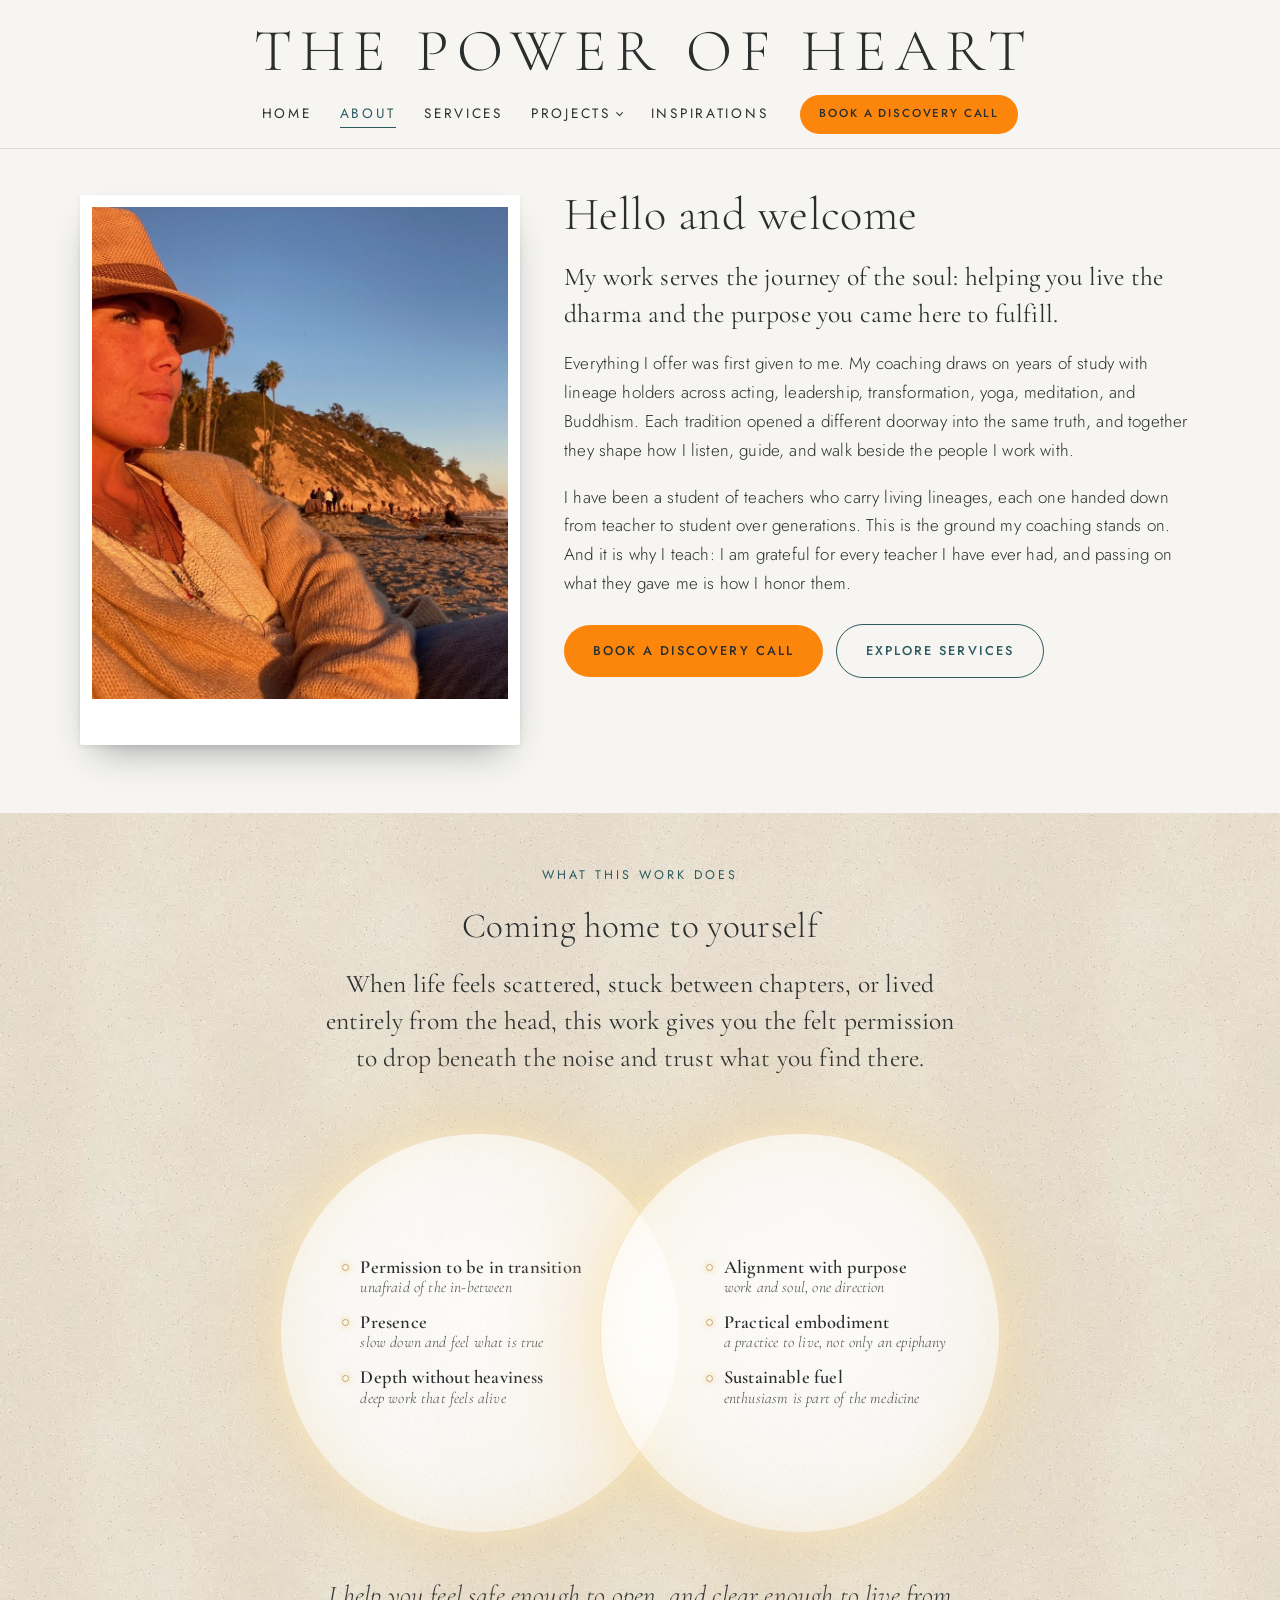
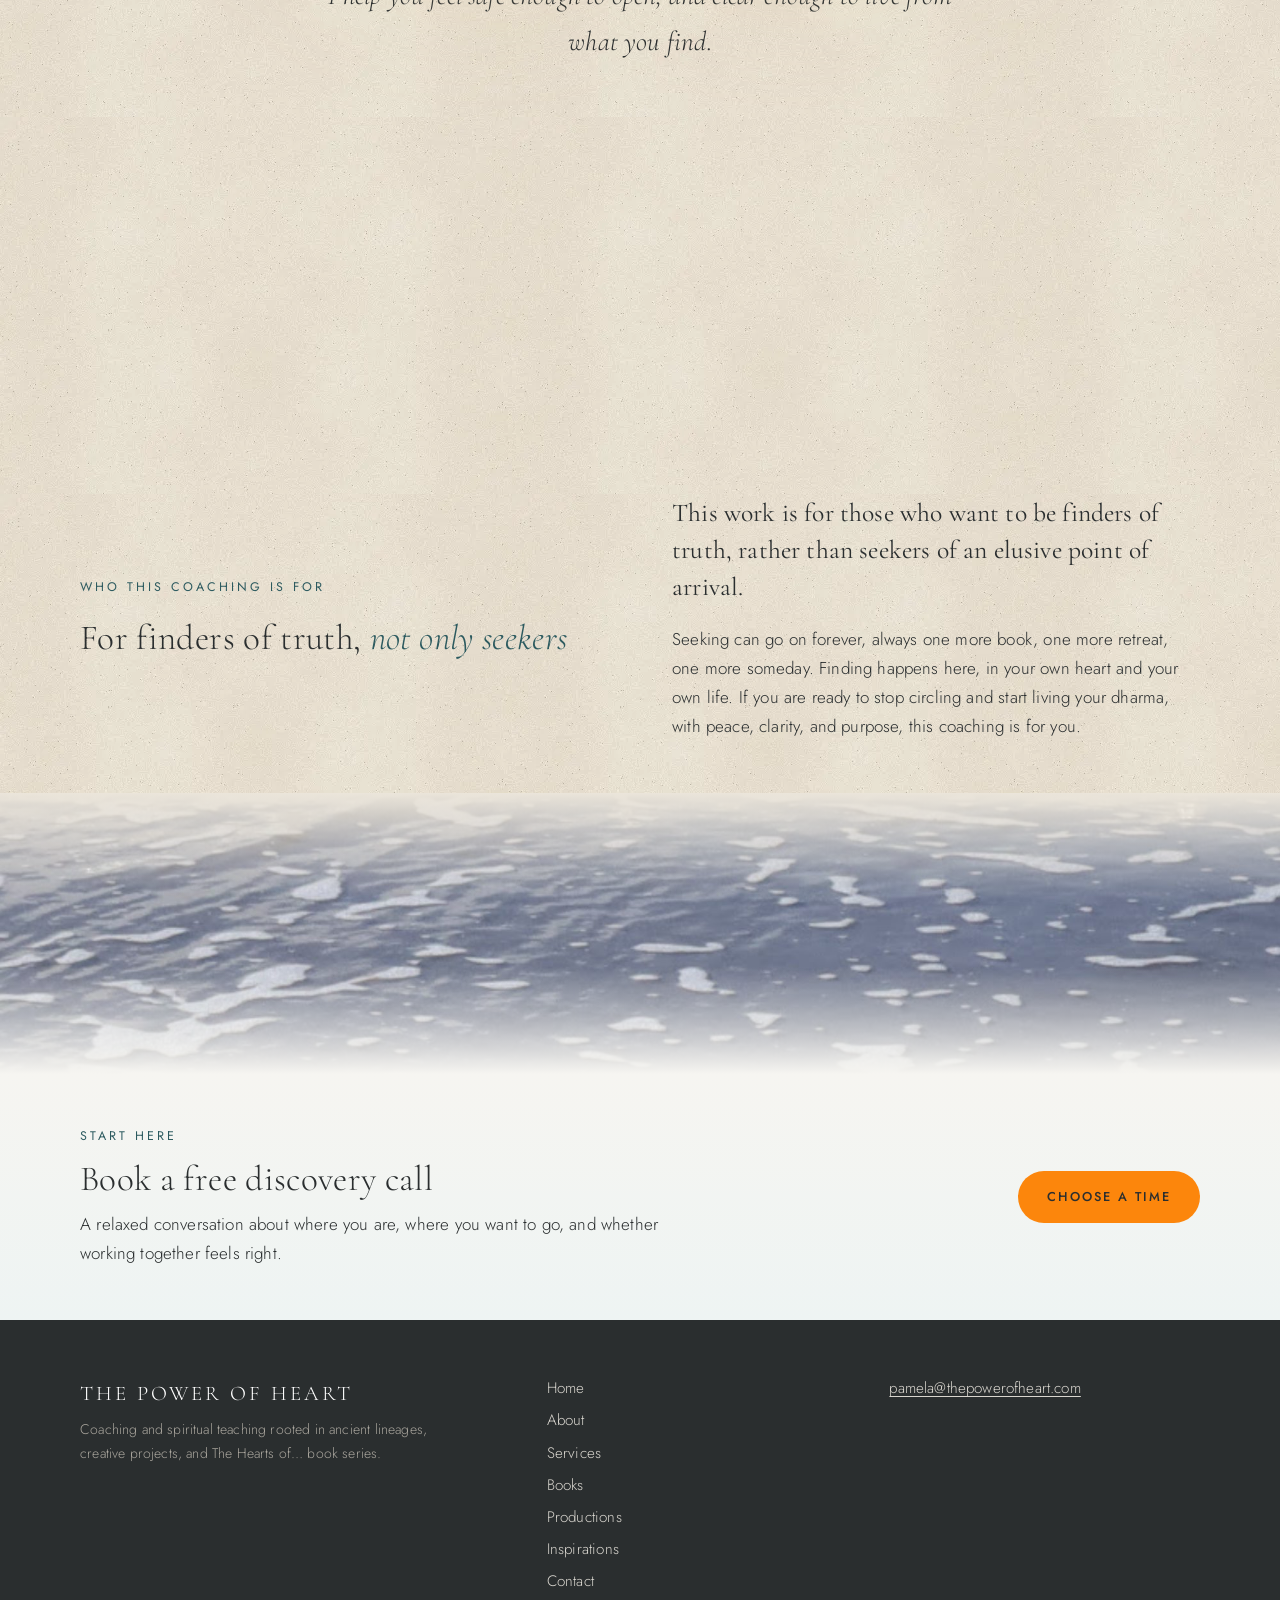
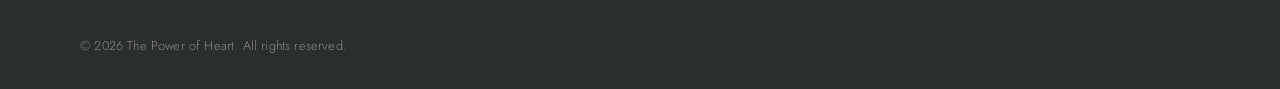
==== about.html @ 57bb9281 "About: replace star bullets with fine gold ring markers Co-Authored-By: Claude Opus 5.5 <noreply@ant" ====
<!doctype html>
<html lang="en">
<head>
<meta charset="utf-8">
<meta name="viewport" content="width=device-width, initial-scale=1, viewport-fit=cover">
<title>About Pamela | The Power of Heart</title>
<meta name="description" content="Meet Pamela: alignment coach drawing on leadership training, Women&#x27;s Energetics, 1,000+ hours of yoga certification, and the Meisner Technique.">
<link rel="canonical" href="https://www.thepowerofheart.com/about.html">
<meta name="robots" content="index, follow">
<meta property="og:type" content="website">
<meta property="og:site_name" content="The Power of Heart">
<meta property="og:title" content="About Pamela | The Power of Heart">
<meta property="og:description" content="Meet Pamela: alignment coach drawing on leadership training, Women&#x27;s Energetics, 1,000+ hours of yoga certification, and the Meisner Technique.">
<meta property="og:url" content="https://www.thepowerofheart.com/about.html">
<meta property="og:image" content="https://www.thepowerofheart.com/images/share-image.jpg">
<meta name="twitter:card" content="summary_large_image">
<meta name="claude:viewport-fit-sides" content="cover">
<link rel="preconnect" href="https://fonts.googleapis.com">
<link rel="preconnect" href="https://fonts.gstatic.com" crossorigin>
<link rel="stylesheet" href="https://fonts.googleapis.com/css2?family=Cormorant+Garamond:ital,wght@0,300;0,400;0,500;0,600;1,300;1,400&family=Jost:wght@300;400;500&display=swap">
<link rel="stylesheet" href="styles.css?v=a5e6d669">
</head>
<body>
<header id="site-header">
  <div class="bar">
    <a class="brand" href="index.html">The Power of Heart</a>
    <!-- MENU START: edit the menu here, then copy this block to every page -->
    <nav id="site-menu" aria-label="Main">
      <ul>
      <li><a href="index.html">Home</a></li>
      <li><a href="about.html" aria-current="page">About</a></li>
      <li><a href="services.html">Services</a></li>
      <li class="has-sub"><details><summary>Projects</summary><ul class="sub"><li><a href="books.html">Books</a></li><li><a href="productions.html">Productions</a></li></ul></details></li>
      <li><a href="inspirations.html">Inspirations</a></li>
      </ul>
      <a class="btn btn-small" href="https://calendly.com/pamela-thepowerofheart/30min" target="_blank" rel="noopener">Book a discovery call</a>
    </nav>
    <!-- MENU END -->
  </div>
</header>
<main>
<section class="page-hero about-hero">
  <div class="wrap">
    <div class="photo "><img src="images/pamela-sunset-beach.jpg" alt="Pamela in a woven hat, looking out to sea in golden evening light at Hendry's Beach" width="880" height="1100" decoding="async"></div>
    <div class="about-intro">
      <h1>Hello and welcome</h1>
      <p class="lede">My work serves the journey of the soul: helping you live the dharma and the purpose you came here to fulfill.</p>
      <p>Everything I offer was first given to me. My coaching draws on years of study with lineage holders across acting, leadership, transformation, yoga, meditation, and Buddhism. Each tradition opened a different doorway into the same truth, and together they shape how I listen, guide, and walk beside the people I work with.</p>
      <p>I have been a student of teachers who carry living lineages, each one handed down from teacher to student over generations. This is the ground my coaching stands on. And it is why I teach: I am grateful for every teacher I have ever had, and passing on what they gave me is how I honor them.</p>
      <div class="actions">
        <a class="btn" href="https://calendly.com/pamela-thepowerofheart/30min" target="_blank" rel="noopener">Book a discovery call</a>
        <a class="btn btn-ghost" href="services.html">Explore services</a>
      </div>
    </div>
  </div>
</section>
<section class="section section-sand" id="what-this-work-does">
  <div class="wrap stack-lg">
    <div class="stack measure">
      <p class="eyebrow">What this work does</p>
      <h2>Coming home to yourself</h2>
      <p class="lede">When life feels scattered, stuck between chapters, or lived entirely from the head, this work gives you the felt permission to drop beneath the noise and trust what you find there.</p>
    </div>
    <div class="orbs" aria-label="What this work brings">
      <div class="orb">
        <ul>
          <li><span class="t">Permission to be in transition</span><span class="d">unafraid of the in&#8209;between</span></li>
          <li><span class="t">Presence</span><span class="d">slow down and feel what is true</span></li>
          <li><span class="t">Depth without heaviness</span><span class="d">deep work that feels alive</span></li>
        </ul>
      </div>
      <div class="orb">
        <ul>
          <li><span class="t">Alignment with purpose</span><span class="d">work and soul, one direction</span></li>
          <li><span class="t">Practical embodiment</span><span class="d">a practice to live, not only an epiphany</span></li>
          <li><span class="t">Sustainable fuel</span><span class="d">enthusiasm is part of the medicine</span></li>
        </ul>
      </div>
    </div>
    <p class="impact-line">I help you feel safe enough to open, and clear enough to live from what you find.</p>
  </div>
</section>
<section class="section section-sand">
  <div class="wrap quote">
    <p class="eyebrow">My commitment</p>
    <p class="q">These are not my teachings. I have received the empowerments to teach, and my part is to share what has been shared with me.</p>
    <p>I hold that as a responsibility and a gift. What my teachers passed to me was never meant to stop with me. It is meant to move through me, person to person and heart to heart, in service of your highest and most aligned path.</p>
    <p>To that end, my work is simple: to empower, to align, and to create connections that elevate.</p>
  </div>
</section>
<section class="section section-sand">
  <div class="wrap split">
    <div class="stack">
      <p class="eyebrow">Who this coaching is for</p>
      <h2>For finders of truth, <em>not only seekers</em></h2>
    </div>
    <div class="stack">
      <p class="lede">This work is for those who want to be finders of truth, rather than seekers of an elusive point of arrival.</p>
      <p>Seeking can go on forever, always one more book, one more retreat, one more someday. Finding happens here, in your own heart and your own life. If you are ready to stop circling and start living your dharma, with peace, clarity, and purpose, this coaching is for you.</p>
    </div>
  </div>
</section>
<figure class="band" style="--photo: url('images/sea-foam.jpg')">
</figure>
<section class="section section-tide">
  <div class="wrap cta">
    <div>
      <p class="eyebrow">Start here</p>
      <h2>Book a free discovery call</h2>
      <p>A relaxed conversation about where you are, where you want to go, and whether working together feels right.</p>
    </div>
    <a class="btn" href="https://calendly.com/pamela-thepowerofheart/30min" target="_blank" rel="noopener">Choose a time</a>
  </div>
</section>
</main>


<footer id="site-footer">
  <div class="footer-inner">
    <div>
      <p class="footer-name">The Power of Heart</p>
      <p class="footer-tag">Coaching and spiritual teaching rooted in ancient lineages, creative projects, and The Hearts of… book series.</p>
    </div>
    <nav class="footer-links" aria-label="Footer">
      <a href="index.html">Home</a>
      <a href="about.html">About</a>
      <a href="services.html">Services</a>
      <a href="books.html">Books</a>
      <a href="productions.html">Productions</a>
      <a href="inspirations.html">Inspirations</a>
      <a href="contact.html">Contact</a>
    </nav>
    <div class="footer-contact">
      <p><a href="mailto:pamela@thepowerofheart.com" style="color:inherit">pamela@thepowerofheart.com</a></p>
      <p class="footer-social"><!-- Add social links, e.g. <a href="https://instagram.com/yourname">Instagram</a> --></p>
    </div>
  </div>
  <p class="footer-copy">© 2026 The Power of Heart. All rights reserved.</p>
</footer>
</body>
</html>
---- styles.css ----
/* Layout: calm single column, wide photo bands, wave dividers between sea and shore sections.
   Deliberately one light theme: sea salt, sand, basalt, and deep tide water. */
:root {
  --salt: #f6f5f1;       /* page background */
  --sand: #ebe5da;       /* soft sections */
  --driftwood: #8a7f70;  /* muted text, rules */
  --basalt: #2a2e2f;     /* body text */
  --tide: #2c5a5f;       /* accent: deep ocean teal */
  --tide-deep: #1f4246;
  --seaglass: #b7d0ca;   /* light ocean accent */
  --ember: #c4622d;      /* Mauna Kea sunset orange: main buttons */
  --ember-deep: #a44f22;
  --foam: #ffffff;

  --font-display: "Marcellus", "Cormorant Garamond", Georgia, serif;
  --font-body: "Mulish", "Helvetica Neue", Arial, sans-serif;
  --font-voice: "Cormorant Garamond", Georgia, serif; /* wisdom teachings and quotes */

  --step--1: 0.875rem;
  --step-0: 1.0625rem;
  --step-1: 1.3rem;
  --step-2: 1.75rem;
  --step-3: 2.4rem;
  --step-4: clamp(2.5rem, 6vw, 3.9rem);

  --wrap: 72rem;
  --gutter-l: max(16px, env(safe-area-inset-left, 0px));
  --gutter-r: max(16px, env(safe-area-inset-right, 0px));
  color-scheme: light;
}

*, *::before, *::after { box-sizing: border-box; }
html { scroll-behavior: smooth; }
body {
  margin: 0;
  background: var(--salt);
  color: var(--basalt);
  font-family: var(--font-body);
  font-size: var(--step-0);
  line-height: 1.7;
  -webkit-font-smoothing: antialiased;
}
img { max-width: 100%; display: block; }
a { color: var(--tide); text-underline-offset: 3px; }
a:hover { color: var(--tide-deep); }
:focus-visible { outline: 2px solid var(--tide); outline-offset: 3px; border-radius: 2px; }

h1, h2, h3 {
  font-family: var(--font-display);
  font-weight: 400;
  line-height: 1.15;
  color: var(--basalt);
  text-wrap: balance;
  margin: 0;
}
h1 { font-size: var(--step-4); letter-spacing: 0.01em; }
h2 { font-size: var(--step-3); }
h3 { font-size: var(--step-1); }
p { margin: 0; }

.eyebrow {
  font-size: var(--step--1);
  letter-spacing: 0.18em;
  text-transform: uppercase;
  color: var(--tide);
  font-weight: 600;
}
.lede { font-size: var(--step-1); line-height: 1.6; color: var(--basalt); max-width: 36em; }
.muted { color: var(--driftwood); }
.measure { max-width: 38em; }

/* ---------- containers ---------- */
.wrap {
  max-width: var(--wrap);
  margin: 0 auto;
  padding-left: var(--gutter-l);
  padding-right: var(--gutter-r);
}
.section { padding-block: clamp(3.5rem, 8vw, 6rem); }
.section-sand { background: var(--sand); }
.section-tide { background: var(--tide); color: var(--foam); }
.section-tide h2, .section-tide h3 { color: var(--foam); }
.section-tide .eyebrow { color: var(--seaglass); }
.stack { display: flex; flex-direction: column; gap: 1.25rem; }
.stack-lg { display: flex; flex-direction: column; gap: 2.5rem; }

/* ---------- header ---------- */
body::before {
  content: ""; position: fixed; inset: 0 0 auto; height: env(safe-area-inset-top, 0px);
  z-index: 30; background: var(--salt);
}
#site-header {
  position: sticky; top: env(safe-area-inset-top, 0px); z-index: 20;
  background: color-mix(in srgb, var(--salt) 92%, transparent);
  backdrop-filter: blur(8px);
  border-bottom: 1px solid color-mix(in srgb, var(--driftwood) 25%, transparent);
}
.bar {
  max-width: var(--wrap); margin: 0 auto;
  padding-left: var(--gutter-l); padding-right: var(--gutter-r); padding-block: 1.1rem 0.9rem;
  display: flex; flex-direction: column; align-items: center; gap: 0.7rem;
}
.brand {
  font-family: var(--font-display); font-size: clamp(1.9rem, 4.5vw, 2.9rem); line-height: 1.1;
  color: var(--basalt); text-decoration: none; text-align: center; text-wrap: balance;
}
#site-menu {
  display: flex; flex-wrap: wrap; align-items: center; justify-content: center;
  gap: 0.75rem 2rem;
}
#site-menu ul {
  list-style: none; margin: 0; padding: 0;
  display: flex; flex-wrap: wrap; justify-content: center; gap: 0.4rem 1.75rem;
}
#site-menu ul a {
  color: var(--basalt); text-decoration: none; font-size: 0.95rem; letter-spacing: 0.08em; text-transform: uppercase;
  padding-block: 0.25rem; border-bottom: 1px solid transparent;
}
#site-menu ul a:hover { color: var(--tide); }
#site-menu ul a[aria-current="page"] { color: var(--tide); border-bottom-color: var(--tide); }
@media (max-width: 600px) {
  #site-menu ul { gap: 0.3rem 1.1rem; }
  #site-menu ul a { font-size: 0.82rem; letter-spacing: 0.06em; }
}

/* ---------- buttons ---------- */
.btn {
  display: inline-block; text-decoration: none; text-align: center;
  background: var(--ember); color: var(--foam);
  padding: 0.85rem 1.6rem; border-radius: 999px;
  font-weight: 600; letter-spacing: 0.04em; font-size: 0.95rem;
  transition: background 0.2s ease;
}
.btn:hover { background: var(--ember-deep); color: var(--foam); }
.btn-small { padding: 0.55rem 1.15rem; font-size: 0.85rem; white-space: nowrap; }
.btn-ghost { background: transparent; color: var(--tide); border: 1px solid var(--tide); }
.btn-ghost:hover { background: var(--tide); color: var(--foam); }
.section-tide .btn { background: var(--ember); color: var(--foam); }
.section-tide .btn:hover { background: var(--ember-deep); }
.actions { display: flex; flex-wrap: wrap; gap: 0.85rem; align-items: center; }

/* ---------- hero ---------- */
.hero { position: relative; overflow: hidden; padding-block: clamp(3.5rem, 9vw, 7rem); }
.hero-grid {
  display: grid; grid-template-columns: 1.1fr 0.9fr; gap: clamp(2rem, 5vw, 4rem); align-items: center;
}
.hero-grid > * { min-width: 0; }
.hero h1 em { font-family: var(--font-voice); font-style: italic; color: var(--tide); }
@media (max-width: 800px) { .hero-grid { grid-template-columns: 1fr; } }
.page-hero { padding-block: clamp(3rem, 7vw, 5rem) clamp(2rem, 4vw, 3rem); }

/* Waves */
.wave { display: block; width: 100%; height: clamp(40px, 6vw, 80px); margin-bottom: -1px; }
.wave path { fill: var(--sand); }
.wave.to-tide path { fill: var(--tide); }
.wave.to-salt path { fill: var(--salt); }
.wave-flip { transform: scaleY(-1); }

/* ---------- photo placeholders ---------- */
/* Replace each .photo with <img src="images/your-photo.jpg" alt="..."> when you have photos. */
.photo {
  position: relative; aspect-ratio: 4 / 5; max-width: 100%; border-radius: 2px; overflow: hidden;
  background:
    radial-gradient(120% 70% at 50% 110%, var(--tide) 0%, transparent 60%),
    linear-gradient(180deg, #dfe8e6 0%, var(--seaglass) 55%, #7fa6a2 100%);
  display: flex; align-items: flex-end;
}
.photo.wide { aspect-ratio: 16 / 9; }
.photo.square { aspect-ratio: 1; }
.photo.sand {
  background:
    radial-gradient(60% 40% at 30% 70%, #d9cfbf 0%, transparent 70%),
    linear-gradient(160deg, #f1ece3 0%, #ddd3c4 100%);
}
.photo.basalt {
  background:
    radial-gradient(80% 60% at 70% 20%, #6c7474 0%, transparent 70%),
    linear-gradient(200deg, #4a5152 0%, #2a2e2f 100%);
}
.photo-label {
  margin: 0.75rem; padding: 0.35rem 0.7rem; border-radius: 2px;
  background: color-mix(in srgb, var(--foam) 85%, transparent); color: var(--basalt);
  font-size: 0.78rem; letter-spacing: 0.04em; line-height: 1.4;
}
.photo img { position: absolute; inset: 0; width: 100%; height: 100%; object-fit: cover; }

/* ---------- three paths ---------- */
.paths { display: grid; grid-template-columns: repeat(3, 1fr); gap: clamp(1.5rem, 3vw, 2.5rem); }
.paths > * { min-width: 0; }
@media (max-width: 860px) { .paths { grid-template-columns: 1fr; } }
.path { display: flex; flex-direction: column; gap: 1rem; }
.path .photo { aspect-ratio: 3 / 2; }
.path h3 { font-size: var(--step-2); }
.path .more { margin-top: auto; font-weight: 600; font-size: 0.95rem; text-decoration: none; }
.path .more::after { content: " →"; }

/* ---------- split rows ---------- */
.split { display: grid; grid-template-columns: 1fr 1fr; gap: clamp(2rem, 5vw, 4.5rem); align-items: center; }
.split > * { min-width: 0; }
.split.reverse > :first-child { order: 2; }
@media (max-width: 800px) { .split { grid-template-columns: 1fr; } .split.reverse > :first-child { order: 0; } }

/* ---------- teaching card (book pairing) ---------- */
.teaching {
  background: var(--foam); padding: clamp(1.5rem, 4vw, 2.5rem);
  border-left: 3px solid var(--seaglass);
  display: flex; flex-direction: column; gap: 1rem;
}
.teaching blockquote {
  margin: 0; font-family: var(--font-voice); font-size: clamp(1.4rem, 2.6vw, 1.85rem);
  font-style: italic; line-height: 1.35; color: var(--basalt);
}
.field-note {
  display: grid; grid-template-columns: auto 1fr; gap: 0.3rem 1rem;
  font-size: var(--step--1); color: var(--driftwood); margin: 0;
  font-variant-numeric: tabular-nums;
}
.field-note dt { text-transform: uppercase; letter-spacing: 0.12em; font-size: 0.72rem; padding-top: 0.15rem; }
.field-note dd { margin: 0; color: var(--basalt); }

/* ---------- steps (real sequence) ---------- */
.steps { list-style: none; margin: 0; padding: 0; display: grid; grid-template-columns: repeat(3, 1fr); gap: 2rem; counter-reset: step; }
.steps > li { min-width: 0; display: flex; flex-direction: column; gap: 0.6rem; counter-increment: step; }
.steps > li::before {
  content: counter(step); font-family: var(--font-display); font-size: 1.1rem; color: var(--tide);
  width: 2.4rem; height: 2.4rem; border: 1px solid var(--tide); border-radius: 50%;
  display: grid; place-items: center;
}
.section-tide .steps > li::before { color: var(--foam); border-color: var(--seaglass); }
@media (max-width: 800px) { .steps { grid-template-columns: 1fr; } }

/* ---------- offerings list ---------- */
.offers { display: grid; grid-template-columns: repeat(2, 1fr); gap: 0; border-top: 1px solid color-mix(in srgb, var(--driftwood) 35%, transparent); }
.offers > * { min-width: 0; }
.offer {
  padding-block: 1.75rem; padding-right: 2rem; display: flex; flex-direction: column; gap: 0.5rem;
  border-bottom: 1px solid color-mix(in srgb, var(--driftwood) 35%, transparent);
}
.offer .meta { font-size: var(--step--1); color: var(--driftwood); letter-spacing: 0.04em; }
@media (max-width: 700px) { .offers { grid-template-columns: 1fr; } }

/* ---------- projects grid ---------- */
.projects { display: grid; grid-template-columns: repeat(3, 1fr); gap: 2rem; }
.projects > * { min-width: 0; }
.project { display: flex; flex-direction: column; gap: 0.75rem; }
.project .photo { aspect-ratio: 4 / 3; }
.project .meta { font-size: var(--step--1); color: var(--driftwood); text-transform: uppercase; letter-spacing: 0.12em; }
@media (max-width: 860px) { .projects { grid-template-columns: repeat(2, 1fr); } }
@media (max-width: 560px) { .projects { grid-template-columns: 1fr; } }

/* ---------- book series ---------- */
.series { display: grid; grid-template-columns: repeat(3, 1fr); gap: 2rem; }
.series > * { min-width: 0; }
.volume { display: flex; flex-direction: column; gap: 0.6rem; }
.volume .photo { aspect-ratio: 2 / 3; }
.volume .status { font-size: 0.75rem; letter-spacing: 0.14em; text-transform: uppercase; color: var(--tide); font-weight: 600; }
@media (max-width: 700px) { .series { grid-template-columns: 1fr 1fr; } }

/* ---------- quote / testimonial ---------- */
.quote { text-align: left; max-width: 44rem; display: flex; flex-direction: column; gap: 1rem; }
.quote p.q { font-family: var(--font-voice); font-style: italic; font-size: clamp(1.5rem, 3vw, 2.1rem); line-height: 1.35; }
.quote .who { font-size: var(--step--1); letter-spacing: 0.1em; text-transform: uppercase; }

/* ---------- call to action band ---------- */
.cta { display: flex; flex-wrap: wrap; justify-content: space-between; align-items: center; gap: 2rem; }
.cta > div { min-width: 0; max-width: 38rem; display: flex; flex-direction: column; gap: 0.75rem; }

/* ---------- booking page ---------- */
.booking-box {
  background: var(--foam); padding: clamp(1.5rem, 4vw, 2.75rem);
  display: flex; flex-direction: column; gap: 1.25rem; align-items: flex-start;
  border-top: 3px solid var(--tide);
}
.checklist { list-style: none; margin: 0; padding: 0; display: flex; flex-direction: column; gap: 0.7rem; }
.checklist li { display: grid; grid-template-columns: 1.25rem 1fr; gap: 0.6rem; }
.checklist li::before { content: ""; width: 0.55rem; height: 0.55rem; margin-top: 0.6rem; border-radius: 50%; background: var(--seaglass); }

/* ---------- footer ---------- */
#site-footer { background: var(--basalt); color: #d9d6cf; padding-block: 3.5rem 2rem; }
.footer-inner {
  max-width: var(--wrap); margin: 0 auto; padding-left: var(--gutter-l); padding-right: var(--gutter-r);
  display: grid; grid-template-columns: 1.4fr 1fr 1fr; gap: 2rem;
}
.footer-inner > * { min-width: 0; }
.footer-name { font-family: var(--font-display); font-size: 1.4rem; color: var(--foam); }
.footer-tag { font-size: var(--step--1); color: #a9a59d; margin-top: 0.4rem; max-width: 22rem; }
.footer-links { display: flex; flex-direction: column; gap: 0.4rem; }
.footer-links a, .footer-social a { color: #d9d6cf; text-decoration: none; font-size: 0.95rem; }
.footer-links a:hover, .footer-social a:hover { color: var(--seaglass); }
.footer-contact { font-size: 0.95rem; display: flex; flex-direction: column; gap: 0.5rem; overflow-wrap: anywhere; }
.footer-social { display: flex; flex-wrap: wrap; gap: 1rem; }
.footer-copy {
  max-width: var(--wrap); margin: 2.5rem auto 0; padding-left: var(--gutter-l); padding-right: var(--gutter-r);
  font-size: 0.8rem; color: #8e8a83;
}
@media (max-width: 700px) { .footer-inner { grid-template-columns: 1fr; } }

@media (prefers-reduced-motion: reduce) { html { scroll-behavior: auto; } * { transition: none !important; } }

/* ---------- products & services with Stripe buttons ---------- */
.products { display: grid; grid-template-columns: repeat(auto-fill, minmax(min(100%, 19rem), 1fr)); gap: 2rem; }
.products > * { min-width: 0; }
.product {
  background: var(--foam); padding: clamp(1.4rem, 3vw, 2rem);
  display: flex; flex-direction: column; gap: 0.8rem;
}
.section-sand .product { background: var(--salt); }
.product .photo { aspect-ratio: 3 / 2; margin: calc(-1 * clamp(1.4rem, 3vw, 2rem)); margin-bottom: 0.4rem; }
.product .price { font-family: var(--font-display); font-size: var(--step-1); color: var(--tide); font-variant-numeric: tabular-nums; }
.product .meta { font-size: var(--step--1); color: var(--driftwood); letter-spacing: 0.04em; }
.product .btn { margin-top: auto; align-self: flex-start; }
.secure-note { font-size: var(--step--1); color: var(--driftwood); }
.pillars { list-style: none; margin: 0; padding: 0; display: flex; flex-wrap: wrap; gap: 0.6rem; }
.pillars li {
  border: 1px solid var(--seaglass); color: var(--tide-deep); background: var(--foam);
  padding: 0.3rem 0.9rem; border-radius: 999px; font-size: 0.9rem; letter-spacing: 0.04em;
}

/* ---------- sand texture ---------- */
.section-sand { background: var(--sand) url("images/sand.webp") repeat; background-size: 512px; }

/* ---------- ethereal beach photography ----------
   Drop photos into the images folder with these names and they appear automatically:
   mauna-kea-beach.jpg, hendrys-beach.jpg, sea-foam.jpg.
   Until then a soft sky / sea / foam / sand wash shows in their place. */
:root {
  --mist: #eef4f3;
  --beach-wash: linear-gradient(180deg, #eef3f3 0%, #dbe9e7 34%, #b9d6d1 47%, #f4f8f7 56%, #eef0ea 66%, #e9e1d3 100%);
}
.band {
  position: relative; margin: 0;
  height: clamp(260px, 42vw, 580px);
  background-image: var(--photo, none), var(--beach-wash);
  background-size: cover; background-position: center;
}
.band::before, .band::after {
  content: ""; position: absolute; left: 0; right: 0; height: 38%; pointer-events: none;
}
.band::before { top: 0; background: linear-gradient(180deg, var(--salt), color-mix(in srgb, var(--salt) 0%, transparent)); }
.band::after { bottom: 0; background: linear-gradient(0deg, var(--salt), color-mix(in srgb, var(--salt) 0%, transparent)); }
.band figcaption {
  position: absolute; z-index: 1; bottom: clamp(0.75rem, 2vw, 1.5rem);
  left: max(16px, env(safe-area-inset-left, 0px)); right: max(16px, env(safe-area-inset-right, 0px));
  max-width: var(--wrap); margin: 0 auto;
  display: flex; flex-wrap: wrap; align-items: baseline; gap: 0.25rem 0.9rem;
}
.band-place { font-family: var(--font-voice); font-style: italic; font-size: clamp(1.3rem, 2.4vw, 1.75rem); color: var(--basalt); }
.band-where { font-size: 0.75rem; letter-spacing: 0.18em; text-transform: uppercase; color: var(--driftwood); }
.section-sand + .band::before { background: linear-gradient(180deg, var(--sand), color-mix(in srgb, var(--sand) 0%, transparent)); }

/* Home hero: full-width beach photo behind a soft white mist */
.hero-photo {
  position: relative; overflow: hidden;
  background-image:
    linear-gradient(90deg, color-mix(in srgb, var(--salt) 94%, transparent) 0%, color-mix(in srgb, var(--salt) 78%, transparent) 42%, color-mix(in srgb, var(--salt) 0%, transparent) 78%),
    linear-gradient(0deg, var(--salt) 0%, color-mix(in srgb, var(--salt) 0%, transparent) 22%),
    var(--photo, none), var(--beach-wash);
  background-size: cover; background-position: center;
  padding-block: clamp(4rem, 10vw, 8rem) clamp(5rem, 11vw, 9rem);
}
.hero-text { max-width: 36rem; }
.hero-credit {
  position: absolute; right: max(16px, env(safe-area-inset-right, 0px)); bottom: 1rem;
  font-size: 0.72rem; letter-spacing: 0.16em; text-transform: uppercase; color: var(--driftwood);
}
@media (max-width: 800px) {
  .hero-photo {
    background-image:
      linear-gradient(180deg, color-mix(in srgb, var(--salt) 92%, transparent) 0%, color-mix(in srgb, var(--salt) 84%, transparent) 70%, var(--salt) 100%),
      var(--photo, none), var(--beach-wash);
  }
}

/* Lighter, airier booking band */
.section-tide { background: linear-gradient(180deg, var(--salt) 0%, var(--mist) 100%); color: var(--basalt); }
.section-tide h2, .section-tide h3 { color: var(--basalt); }
.section-tide .eyebrow { color: var(--tide); }

/* Softer type for an airy feel */
h1, h2 { letter-spacing: 0.015em; }
.lede { color: color-mix(in srgb, var(--basalt) 85%, var(--salt)); }
.section-sand { background-color: #f1ece3; }

/* ---------- elegant type ----------
   Display: Cormorant Garamond, light and high-contrast. Body and labels: Jost, light and airy. */
:root {
  --font-display: "Cormorant Garamond", "Cormorant", Georgia, serif;
  --font-body: "Jost", "Helvetica Neue", Arial, sans-serif;
  --font-voice: "Cormorant Garamond", Georgia, serif;
  --step-1: 1.4rem;
  --step-2: 2rem;
  --step-3: clamp(2.2rem, 4.5vw, 3rem);
  --step-4: clamp(2.9rem, 7vw, 4.75rem);
}
body { font-weight: 300; letter-spacing: 0.01em; }
strong, b { font-weight: 500; }
h1, h2, h3 { font-weight: 300; letter-spacing: 0.01em; line-height: 1.1; }
h3 { font-weight: 400; font-size: 1.55rem; }
.path h3 { font-size: var(--step-2); }
.hero h1 em, h1 em { font-weight: 300; }
.brand {
  font-weight: 300; text-transform: uppercase; letter-spacing: 0.16em;
  font-size: clamp(1.35rem, 5.2vw, 2.6rem); padding-left: 0.16em;
}
#site-menu ul a { font-weight: 400; font-size: 0.85rem; letter-spacing: 0.2em; }
.eyebrow { font-weight: 400; letter-spacing: 0.24em; font-size: 0.78rem; }
.lede { font-weight: 300; font-size: 1.25rem; line-height: 1.65; }
.btn { font-weight: 400; text-transform: uppercase; letter-spacing: 0.16em; font-size: 0.8rem; padding: 0.95rem 1.8rem; }
.btn-small { font-size: 0.72rem; padding: 0.6rem 1.2rem; }
.pillars li { font-family: var(--font-voice); font-style: italic; font-size: 1.1rem; letter-spacing: 0.02em; padding: 0.2rem 1rem; }
.teaching blockquote, .quote p.q { font-weight: 300; }
.price { font-weight: 400; }
.footer-name { font-weight: 300; text-transform: uppercase; letter-spacing: 0.14em; font-size: 1.3rem; }
@media (max-width: 600px) {
  #site-menu ul a { font-size: 0.74rem; letter-spacing: 0.14em; }
}
.hero-text { max-width: 42rem; }

/* ---------- Mauna Kea brand orange (#FC860C) ----------
   Dark text keeps the button labels readable on this bright orange. */
:root { --ember: #fc860c; --ember-deep: #e87408; }
.btn, .section-tide .btn { background: var(--ember); color: var(--basalt); font-weight: 500; }
.btn:hover, .section-tide .btn:hover { background: var(--ember-deep); color: var(--basalt); }
.btn-ghost { background: transparent; color: var(--tide); }
.btn-ghost:hover { background: var(--tide); color: var(--foam); }
.brand { font-size: clamp(1.55rem, 6.3vw, 3.75rem); letter-spacing: 0.14em; padding-left: 0.14em; }
@media (max-width: 600px) { .brand { letter-spacing: 0.1em; padding-left: 0.1em; white-space: nowrap; } }
@media (max-width: 600px) { #site-menu ul { gap: 0.3rem 0.8rem; } #site-menu ul a { font-size: 0.7rem; letter-spacing: 0.11em; } }
/* Peace · Fulfillment · Joy · Clarity · Abundance as a quiet italic line, no bubbles */
.pillars { gap: 0.2rem 0; }
.pillars li { border: 0; background: none; border-radius: 0; padding: 0; color: var(--tide); font-size: 1.35rem; }
.pillars li + li::before { content: "·"; margin: 0 0.6rem; color: var(--driftwood); font-style: normal; }
@media (max-width: 600px) { .pillars li { font-size: 1.1rem; } .pillars li + li::before { margin: 0 0.4rem; } }

/* ---------- book preview: click through one spread at a time (no JavaScript) ---------- */
.book .spread { display: none; grid-template-columns: 1.2fr 0.8fr; gap: clamp(1.5rem, 4vw, 3.5rem); align-items: center; scroll-margin-top: 17rem; }
.book .spread > * { min-width: 0; }
.book .spread:target, .book:not(:has(.spread:target)) #p1 { display: grid; }
.spread-words { margin: 0; font-family: var(--font-voice); font-style: italic; font-weight: 300; font-size: clamp(1.5rem, 2.8vw, 2.1rem); line-height: 1.35; }
.book-nav { display: flex; align-items: center; justify-content: space-between; gap: 1rem; padding-top: 1rem; border-top: 1px solid color-mix(in srgb, var(--driftwood) 30%, transparent); }
.book-count { font-size: 0.8rem; letter-spacing: 0.18em; color: var(--driftwood); font-variant-numeric: tabular-nums; }
@media (max-width: 800px) { .book .spread { grid-template-columns: 1fr; } }

/* ---------- book cover in the home hero ---------- */
.hero-photo .hero-grid { grid-template-columns: 1.15fr 0.85fr; }
.hero-cover { display: block; justify-self: center; width: min(100%, 22rem); text-decoration: none; }
.hero-cover .photo { aspect-ratio: 2 / 3; box-shadow: 0 1.5rem 3rem -1.5rem color-mix(in srgb, var(--basalt) 45%, transparent); }
.hero-cover img { border-radius: 2px; }
@media (max-width: 800px) {
  .hero-photo .hero-grid { grid-template-columns: 1fr; }
  .hero-cover { order: -1; width: min(70%, 15rem); }
}
.band { background-position: center 40%; }
/* Hero heart photo: landscape, edges feathered into the sparkling sea */
.hero-photo .hero-grid { grid-template-columns: 1fr 1fr; }
.hero-cover { width: min(100%, 40rem); justify-self: end; }
.hero-cover .photo {
  aspect-ratio: 3 / 2; box-shadow: none; background: none;
  -webkit-mask-image: radial-gradient(ellipse 50% 50% at 50% 50%, #000 58%, transparent 100%);
  mask-image: radial-gradient(ellipse 50% 50% at 50% 50%, #000 58%, transparent 100%);
}
.hero-cover .photo img { object-position: 55% 40%; }
@media (max-width: 800px) { .hero-cover { width: 100%; justify-self: center; } }
.hero-photo .hero-grid { grid-template-columns: 1.1fr 0.9fr; }
.hero-cover .photo {
  aspect-ratio: 4 / 3;
  -webkit-mask-image: radial-gradient(ellipse 50% 50% at 50% 50%, #000 66%, transparent 100%);
  mask-image: radial-gradient(ellipse 50% 50% at 50% 50%, #000 66%, transparent 100%);
}
.hero-cover .photo img { object-position: 50% 30%; }
@media (max-width: 800px) { .hero-photo .hero-grid { grid-template-columns: 1fr; } }
@media (min-width: 801px) {
  .hero-photo .hero-grid { grid-template-columns: 1fr 1fr; }
  .hero-cover { width: calc(100% + 10vw); max-width: 56rem; margin-right: -8vw; margin-block: -2rem; }
}
@media (max-width: 800px) { .hero-cover { width: calc(100% + 32px); margin-inline: -16px; } }
.hero-cover .photo {
  aspect-ratio: 2 / 1;
  -webkit-mask-image: radial-gradient(ellipse 52% 62% at 50% 46%, #000 62%, transparent 100%);
  mask-image: radial-gradient(ellipse 52% 62% at 50% 46%, #000 62%, transparent 100%);
}
.hero-cover .photo img { object-position: 50% 0%; }
.hero-cover .photo {
  -webkit-mask-image: linear-gradient(to right, transparent 0%, #000 20%, #000 80%, transparent 100%), linear-gradient(to bottom, transparent 0%, #000 10%, #000 72%, transparent 100%);
  -webkit-mask-composite: source-in;
  mask-image: linear-gradient(to right, transparent 0%, #000 20%, #000 80%, transparent 100%), linear-gradient(to bottom, transparent 0%, #000 10%, #000 72%, transparent 100%);
  mask-composite: intersect;
}
@media (min-width: 801px) { .hero-cover { align-self: start; margin-top: -2.5rem; } }
@media (min-width: 801px) { .hero-cover { margin-top: 4.5rem; } }
@media (min-width: 801px) { .hero-cover { width: calc(100% + 18vw); max-width: 66rem; margin-right: -14vw; margin-left: -4vw; margin-top: 3rem; } }
h2 em { font-family: var(--font-voice); font-style: italic; color: var(--tide); }
.quote .eyebrow { margin-bottom: 0.25rem; }
.offers > .offer:last-child:nth-child(odd) { grid-column: 1 / -1; }

/* Home: mindfulness to heartfulness */
.heartfulness .measure { margin-inline: auto; text-align: center; }
@media (min-width: 900px) { .heartfulness .offers { grid-template-columns: repeat(3, 1fr); } }
@media (min-width: 900px) { .heartfulness .offers > .offer:last-child { grid-column: auto; } .heartfulness .offer { padding-right: 2rem; } }

/* Services: 8mm movie screen (CSS only) */
.screen-wrap { margin: clamp(1.5rem, 4vw, 2.5rem) auto 0; padding-inline: 1rem; max-width: 880px; }
.screen { position: relative; aspect-ratio: 4 / 3; overflow: hidden; border-radius: 22px; background: #1d1a16; isolation: isolate;
  box-shadow: 0 0 0 1px rgba(42,46,47,.12), 0 0 70px 6px rgba(255, 226, 170, 0.35), 0 30px 60px -30px rgba(42,46,47,.5); animation: screen-flicker 5s steps(1) infinite; }
.screen img { position: absolute; inset: 0; width: 100%; height: 100%; max-width: none; object-fit: cover; opacity: 0; transform: scale(1.04);
  filter: sepia(0.38) saturate(1.25) contrast(0.92) brightness(1.06) blur(0.4px);
  animation: screen-show 42s linear infinite, screen-weave 0.9s steps(1) infinite; animation-delay: calc(var(--i) * 6s), 0s; }
@keyframes screen-show { 0% { opacity: 0; } 2.5% { opacity: 1; } 14.3% { opacity: 1; } 17% { opacity: 0; } 100% { opacity: 0; } }
@keyframes screen-weave { 0% { transform: scale(1.04) translate(0, 0); } 25% { transform: scale(1.04) translate(0.6px, -1px); } 50% { transform: scale(1.04) translate(-0.5px, 0.8px); } 75% { transform: scale(1.04) translate(0.4px, 0.5px); } }
@keyframes screen-flicker { 0%, 100% { filter: brightness(1); } 12% { filter: brightness(0.97); } 14% { filter: brightness(1.02); } 46% { filter: brightness(0.98); } 71% { filter: brightness(1.015); } 73% { filter: brightness(0.975); } }
/* warm light leak, soft vignette */
.screen::before { content: ""; position: absolute; inset: 0; z-index: 1; pointer-events: none;
  background: radial-gradient(ellipse at 50% 45%, rgba(255, 214, 150, 0.16) 0%, rgba(40, 24, 8, 0.12) 55%, rgba(20, 12, 4, 0.72) 100%), linear-gradient(100deg, rgba(255, 140, 50, 0.16), transparent 30%); }
/* film grain and faint scratches */
.screen::after { content: ""; position: absolute; inset: -60px; z-index: 2; pointer-events: none; opacity: 0.34; mix-blend-mode: overlay;
  background: repeating-linear-gradient(90deg, transparent 0 213px, rgba(255,255,255,.5) 213px 214px, transparent 214px 517px),
    url("data:image/svg+xml,%3Csvg xmlns='http://www.w3.org/2000/svg' width='220' height='220'%3E%3Cfilter id='n'%3E%3CfeTurbulence type='fractalNoise' baseFrequency='0.9' numOctaves='2' stitchTiles='stitch'/%3E%3CfeColorMatrix values='0 0 0 0 .5 0 0 0 0 .5 0 0 0 0 .5 0 0 0 1.4 -.2'/%3E%3C/filter%3E%3Crect width='220' height='220' filter='url(%23n)'/%3E%3C/svg%3E");
  animation: screen-grain 0.6s steps(1) infinite; }
@keyframes screen-grain { 0% { transform: translate(0, 0); } 20% { transform: translate(-31px, 17px); } 40% { transform: translate(23px, -39px); } 60% { transform: translate(-47px, -11px); } 80% { transform: translate(37px, 43px); } }
.screen-line { position: absolute; inset: 0; z-index: 3; display: grid; place-content: center; text-align: center; padding: 8% 10%; margin: 0;
  font-family: var(--font-display); font-weight: 300; font-size: clamp(1.55rem, 4.4vw, 3rem); line-height: 1.2; color: #fbf3df; text-shadow: 0 1px 22px rgba(20, 12, 4, 0.75), 0 0 3px rgba(20, 12, 4, 0.5); }
.screen-line em { color: #ffe1ad; }
@media (prefers-reduced-motion: reduce) { .screen, .screen img, .screen::after { animation: none; } .screen img:first-of-type { opacity: 1; } }

/* About: portrait sits high, intro text wraps around it */
.about-hero { padding-top: clamp(1.25rem, 3vw, 2rem); }
.about-hero .wrap::after { content: ""; display: block; clear: both; }
.about-hero .photo { float: left; width: min(28%, 260px); margin: 0.4rem clamp(1.5rem, 3.5vw, 2.75rem) 1rem 0; box-shadow: 0 10px 30px -18px rgba(30, 50, 55, 0.45); }
.about-intro { display: block; }
.about-intro > * + * { margin-top: 1.1rem; }
.about-intro h1 { padding-top: 0.5rem; }
.about-intro .actions { margin-top: 1.6rem; }
@media (max-width: 560px) { .about-hero .photo { width: 40%; max-width: 170px; margin: 0.3rem 1rem 0.5rem 0; } }
.about-intro .lede { max-width: none; }

/* Projects: second book */
.photo.book-cover { aspect-ratio: 4 / 3; }
.h1-size { font-size: var(--step-4); line-height: 1.08; }
.h2-size { font-size: var(--step-3); }

/* Inspirations: film clips */
.films { display: grid; grid-template-columns: repeat(2, 1fr); gap: clamp(1.5rem, 4vw, 3rem); }
@media (max-width: 760px) { .films { grid-template-columns: 1fr; } }
.film > * + * { margin-top: 0.75rem; }
.film-frame { position: relative; aspect-ratio: 16 / 9; border-radius: 14px; overflow: hidden; background: radial-gradient(ellipse at 50% 45%, #4a3f33 0%, #26211c 70%, #16130f 100%); box-shadow: 0 20px 40px -26px rgba(42,46,47,.55); }
.film-frame iframe { position: absolute; inset: 0; width: 100%; height: 100%; border: 0; }
.film-soon { position: absolute; inset: 0; display: grid; place-content: center; margin: 0; font-family: var(--font-display); font-size: 1.5rem; font-weight: 300; color: #f1e3c4; letter-spacing: 0.04em; }

/* Home hero rebalanced: the image leads, the words sit quietly beside it */
.hero-photo {
  background-image:
    linear-gradient(90deg, color-mix(in srgb, var(--salt) 90%, transparent) 0%, color-mix(in srgb, var(--salt) 66%, transparent) 26%, color-mix(in srgb, var(--salt) 0%, transparent) 48%),
    linear-gradient(0deg, var(--salt) 0%, color-mix(in srgb, var(--salt) 0%, transparent) 16%),
    var(--photo, none), var(--beach-wash);
  padding-block: clamp(2rem, 4vw, 3.5rem) clamp(4rem, 8vw, 6.5rem);
}
.hero-photo .hero-text { max-width: 25rem; gap: 1.4rem; }
.hero-photo h1 { font-size: clamp(2.1rem, 3.5vw, 3.3rem); }
.hero-photo .lede { font-size: 1.05rem; }
@media (min-width: 801px) {
  .hero-photo .hero-grid { grid-template-columns: 0.62fr 1.38fr; align-items: end; min-height: min(70vh, 44rem); }
  .hero-photo .hero-text { align-self: end; padding-bottom: 1rem; }
  .hero-cover { align-self: center; width: calc(100% + 12vw); max-width: 78rem; margin: 0 -10vw 0 -2vw; }
  .hero-cover .photo { aspect-ratio: 2 / 1; }
  .hero-cover .photo img { object-position: 50% 0%; }
}
@media (max-width: 800px) {
  .hero-photo {
    background-image:
      linear-gradient(180deg, color-mix(in srgb, var(--salt) 0%, transparent) 0%, color-mix(in srgb, var(--salt) 30%, transparent) 46%, color-mix(in srgb, var(--salt) 90%, transparent) 64%, var(--salt) 100%),
      var(--photo, none), var(--beach-wash);
    padding-top: 0.5rem;
  }
  .hero-cover .photo { aspect-ratio: 4 / 3; }
}
.hero-photo .lede { color: var(--basalt); }

/* Home hero: stronger words, quieter buttons */
.hero-photo .hero-text { max-width: 31rem; }
.hero-photo h1 { font-size: clamp(2.7rem, 4.7vw, 4.4rem); font-weight: 400; line-height: 1.04; }
.hero-photo h1 em { font-weight: 400; }
.hero-photo .lede { font-size: 1.2rem; font-weight: 400; }
.hero-photo .actions { gap: 0.6rem; flex-wrap: wrap; }
.hero-photo .actions .btn { padding: 0.6rem 1.15rem; font-size: 0.68rem; letter-spacing: 0.16em; min-height: 0; }
@media (min-width: 801px) { .hero-photo .hero-grid { grid-template-columns: 0.78fr 1.22fr; } .hero-cover { margin-left: -6vw; } }

/* Home hero v3: heart fills the view, headline only; intro line and small buttons sit below */
.hero-photo { padding-block: clamp(1.5rem, 3vw, 2.5rem) clamp(3rem, 6vw, 5rem);
  background-image:
    linear-gradient(90deg, color-mix(in srgb, var(--salt) 78%, transparent) 0%, color-mix(in srgb, var(--salt) 40%, transparent) 20%, color-mix(in srgb, var(--salt) 0%, transparent) 38%),
    linear-gradient(0deg, var(--salt) 0%, color-mix(in srgb, var(--salt) 0%, transparent) 14%),
    var(--photo, none), var(--beach-wash); }
.hero-photo h1 { font-size: clamp(2.3rem, 3.7vw, 3.5rem); }
@media (min-width: 801px) {
  .hero-photo .hero-grid { grid-template-columns: 0.5fr 1.5fr; min-height: min(76vh, 48rem); align-items: center; }
  .hero-photo .hero-text { align-self: end; max-width: 20rem; padding-bottom: 2.5rem; }
  .hero-cover { width: calc(100% + 14vw); max-width: 92rem; margin: 0 -10vw 0 -4vw; }
  .hero-cover .photo { aspect-ratio: 16 / 9; }
}
.hero-after { padding-block: clamp(1.25rem, 3vw, 2rem) 0; }
.hero-after .wrap { display: flex; align-items: center; justify-content: space-between; gap: 1.25rem 2.5rem; flex-wrap: wrap; }
.hero-after .lede { margin: 0; max-width: 36rem; font-size: 1.1rem; }
.hero-after .actions { display: flex; gap: 0.6rem; flex-wrap: wrap; margin: 0; }
.hero-after .btn { padding: 0.55rem 1.1rem; font-size: 0.66rem; letter-spacing: 0.16em; }
.heartfulness { padding-top: clamp(2.5rem, 6vw, 4.5rem); }
@media (max-width: 800px) {
  .hero-photo { padding-bottom: 2rem; }
  .hero-cover .photo { aspect-ratio: 1 / 1; }
}
@media (min-width: 801px) {
  .hero-photo { background-image:
    radial-gradient(ellipse 48% 44% at 14% 94%, color-mix(in srgb, var(--salt) 92%, transparent) 0%, color-mix(in srgb, var(--salt) 70%, transparent) 45%, color-mix(in srgb, var(--salt) 0%, transparent) 100%),
    linear-gradient(0deg, var(--salt) 0%, color-mix(in srgb, var(--salt) 0%, transparent) 12%),
    var(--photo, none), var(--beach-wash); }
}
.film-feature { max-width: 62rem; margin-inline: auto; width: 100%; }
.film-feature .film-frame { border-radius: 18px; box-shadow: 0 0 60px 4px rgba(255, 226, 170, 0.28), 0 30px 60px -30px rgba(42,46,47,.55); }
.film-feature h3 { font-size: var(--step-2, 1.9rem); margin-top: 1.25rem; text-align: center; }
.film-feature p { text-align: center; }
@media (min-width: 801px) { .hero-photo .hero-text { max-width: none; position: relative; z-index: 2; } .hero-photo h1 { white-space: nowrap; } }

/* Home: Pamela's opening line */
.thread-line { font-family: var(--font-voice, var(--font-display)); font-style: italic; font-weight: 300; font-size: clamp(1.5rem, 3vw, 2.15rem); line-height: 1.3; color: var(--tide); margin-bottom: clamp(1.5rem, 4vw, 2.75rem); padding-bottom: clamp(1.5rem, 4vw, 2.75rem); border-bottom: 1px solid color-mix(in srgb, var(--driftwood) 30%, transparent); }

/* ---------- book request pop-up (CSS-only, opens via #request-book) ---------- */
.modal { display: none; position: fixed; inset: 0; z-index: 100; align-items: center; justify-content: center; padding: 16px; }
.modal:target { display: flex; }
.modal-backdrop { position: absolute; inset: 0; background: rgba(31, 66, 70, 0.55); backdrop-filter: blur(3px); }
.modal-card {
  position: relative; width: 100%; max-width: 30rem; max-height: calc(100vh - 32px); overflow-y: auto;
  background: var(--salt); padding: clamp(1.5rem, 4vw, 2.25rem); border-top: 3px solid var(--tide);
  box-shadow: 0 24px 60px rgba(0, 0, 0, 0.25); display: flex; flex-direction: column; gap: 0.75rem;
  animation: modal-in 0.25s ease-out;
}
@keyframes modal-in { from { opacity: 0; transform: translateY(12px); } to { opacity: 1; transform: none; } }
.modal-card h2 { font-size: 1.9rem; line-height: 1.1; margin: 0; }
.modal-card .eyebrow { margin: 0; }
.modal-note { margin: 0 0 0.25rem; color: var(--driftwood); font-size: 0.95rem; line-height: 1.55; }
.modal-close {
  position: absolute; top: 0.6rem; right: 0.9rem; font-size: 1.8rem; line-height: 1;
  color: var(--driftwood); text-decoration: none;
}
.modal-close:hover { color: var(--tide); }
.request-form { display: flex; flex-direction: column; gap: 0.85rem; }
.request-form .form-row { display: grid; grid-template-columns: 1fr 1fr; gap: 0.85rem; }
.request-form label { display: flex; flex-direction: column; gap: 0.3rem; font-size: 0.72rem; letter-spacing: 0.14em; text-transform: uppercase; color: var(--driftwood); min-width: 0; }
.request-form label .muted { text-transform: none; letter-spacing: 0.02em; }
.request-form input, .request-form textarea {
  font: inherit; font-size: 1rem; letter-spacing: normal; text-transform: none; color: var(--basalt);
  background: transparent; border: 0; border-bottom: 1px solid #cfc6b6; border-radius: 0; padding: 0.4rem 0; width: 100%;
}
.request-form textarea { resize: vertical; }
.request-form input:focus, .request-form textarea:focus { outline: none; border-bottom-color: var(--tide); }
.request-form .copies { max-width: 6rem; }
.request-form .btn { align-self: flex-start; border: 0; cursor: pointer; margin-top: 0.4rem; font-family: inherit; }
.request-form .hp { position: absolute; left: -9999px; width: 1px; height: 1px; opacity: 0; }
@media (max-width: 30rem) { .request-form .form-row { grid-template-columns: 1fr; } }

/* Page headings sit below the site name in scale */
:root { --step-4: clamp(2.1rem, 4.2vw, 2.9rem); --step-3: clamp(1.75rem, 3.2vw, 2.2rem); }
.about-intro h1 { font-size: var(--step-4); }
/* About portrait: 5x7 print proportion, a bit larger */
.about-hero .photo { width: min(42%, 440px); aspect-ratio: 4 / 5; }
.about-hero .photo img { object-position: 30% 40%; }
@media (max-width: 560px) { .about-hero .photo { width: 50%; max-width: 230px; } }

/* Projects: book cover mockups */
.book-mock { margin: 0; justify-self: center; width: min(100%, 520px); }
.book-mock img { display: block; width: 100%; height: auto; }

/* Projects: plays in the works */
.plays { display: grid; grid-template-columns: repeat(2, 1fr); gap: clamp(1.25rem, 3vw, 2rem); }
@media (max-width: 760px) { .plays { grid-template-columns: 1fr; } }
.play { background: var(--foam, #fff); padding: clamp(1.5rem, 3vw, 2.25rem); border-top: 3px solid var(--tide); }
.play > * + * { margin-top: 0.7rem; }
.play h3 { font-size: var(--step-3); }
.play .meta { font-size: 0.72rem; letter-spacing: 0.18em; text-transform: uppercase; color: var(--tide); }
.play-by { font-style: italic; color: var(--driftwood); }

/* Projects page: tighter spacing between projects, less scroll */
main:has(#hearts-of-hendrys, #in-the-works) .section { padding-block: clamp(2.25rem, 5vw, 3.75rem); }
main:has(#hearts-of-hendrys, #in-the-works) .section[style*="padding-top"] { padding-top: 0; }
main:has(#hearts-of-hendrys, #in-the-works) .band { height: clamp(180px, 26vw, 360px); }

/* Play posters */
.play { display: grid; grid-template-columns: minmax(0, 40%) 1fr; gap: clamp(1rem, 2.5vw, 1.5rem); align-items: start; }
.play > * + * { margin-top: 0; }
.play-text > * + * { margin-top: 0.7rem; }
.play-poster { width: 100%; height: auto; display: block; box-shadow: 0 10px 24px -14px rgba(30, 40, 45, 0.45); }
@media (max-width: 1000px) and (min-width: 761px) { .play { grid-template-columns: 1fr; } .play-poster { max-width: 240px; } }
@media (max-width: 480px) { .play { grid-template-columns: 1fr; } .play-poster { max-width: 210px; } }

/* Projects dropdown (no JS: details/summary, opens on hover where hover exists) */
#site-menu .has-sub { position: relative; }
#site-menu .has-sub details { position: relative; }
#site-menu .has-sub summary {
  list-style: none; cursor: pointer; color: var(--basalt); text-transform: uppercase;
  font-weight: 400; font-size: 0.85rem; letter-spacing: 0.2em; padding-block: 0.25rem; border-bottom: 1px solid transparent;
}
#site-menu .has-sub summary::-webkit-details-marker { display: none; }
#site-menu .has-sub summary::after { content: ""; display: inline-block; width: 0.38em; height: 0.38em; margin-left: 0.5em; border-right: 1px solid currentColor; border-bottom: 1px solid currentColor; transform: translateY(-0.2em) rotate(45deg); }
#site-menu .has-sub summary:hover, #site-menu .has-sub summary.current { color: var(--tide); }
#site-menu .has-sub summary.current { border-bottom-color: var(--tide); }
#site-menu ul.sub {
  display: none; position: absolute; top: 100%; left: 50%; transform: translateX(-50%); z-index: 30;
  flex-direction: column; gap: 0; min-width: 11rem; margin-top: 0.4rem; padding: 0.4rem 0;
  background: var(--salt, #f6f4ef); box-shadow: 0 12px 28px -14px rgba(30, 40, 45, 0.4); border-top: 2px solid var(--tide);
}
#site-menu ul.sub::before { content: ""; position: absolute; left: 0; right: 0; top: -0.6rem; height: 0.6rem; }
#site-menu details[open] > ul.sub { display: flex; }
@media (hover: hover) { #site-menu .has-sub:hover ul.sub, #site-menu .has-sub:focus-within ul.sub { display: flex; } }
#site-menu ul.sub a { display: block; padding: 0.55rem 1.1rem; border-bottom: 0; white-space: nowrap; text-align: center; }
#site-menu ul.sub a[aria-current="page"] { color: var(--tide); }
@media (max-width: 600px) { #site-menu .has-sub summary { font-size: 0.7rem; letter-spacing: 0.11em; } }

/* Testimonials under Hearts of Mauna Kea: CSS-only rotation (no JS), 5 quotes, 8s each */
.testimonials { padding-block: 0 clamp(1.5rem, 4vw, 2.5rem); text-align: center; }
.testimonials .eyebrow { margin-bottom: 0.9rem; }
.quote-rotator { display: grid; max-width: 44rem; margin: 0 auto; }
.quote { grid-area: 1 / 1; margin: 0; text-align: center; opacity: 0; visibility: hidden; animation: quote-cycle 40s infinite; }
.quote:nth-child(2) { animation-delay: 8s; }
.quote:nth-child(3) { animation-delay: 16s; }
.quote:nth-child(4) { animation-delay: 24s; }
.quote:nth-child(5) { animation-delay: 32s; }
.quote blockquote { margin: 0; font-family: var(--font-voice, var(--font-display)); font-style: italic; font-size: clamp(1.15rem, 2.2vw, 1.5rem); line-height: 1.45; color: var(--basalt); }
.quote figcaption { margin-top: 0.8rem; font-size: 0.75rem; letter-spacing: 0.18em; text-transform: uppercase; color: var(--tide); }
.quote figcaption span { display: block; margin-top: 0.25rem; letter-spacing: 0.08em; text-transform: none; font-size: 0.85rem; color: var(--driftwood); }
@keyframes quote-cycle { 0% { opacity: 0; visibility: visible; } 2.5%, 18% { opacity: 1; visibility: visible; } 20% { opacity: 0; visibility: hidden; } 100% { opacity: 0; visibility: hidden; } }
@media (prefers-reduced-motion: reduce) {
  .quote { animation: none; opacity: 1; visibility: visible; grid-area: auto; }
  .quote-rotator { gap: 1.75rem; }
}

/* About: stronger theme headings (lineages, specialties) */
.bold-heads h3 { font-weight: 600; color: var(--basalt); font-size: clamp(1.4rem, 2.4vw, 1.7rem); letter-spacing: 0.01em; }

/* About portrait: white polaroid frame, slight tilt */
.about-hero .photo {
  background: #fff; overflow: visible;
  box-shadow: 0 2px 4px rgba(30, 40, 45, 0.08), 0 18px 36px -16px rgba(30, 40, 45, 0.45);
  margin-top: 0.9rem;
}
.about-hero .photo img { inset: 12px 12px 46px; width: calc(100% - 24px); height: calc(100% - 58px); border-radius: 0; }
@media (max-width: 560px) { .about-hero .photo img { inset: 7px 7px 26px; width: calc(100% - 14px); height: calc(100% - 33px); } }

.about-hero .photo img { object-position: 50% 40%; }

/* Intro (lede) text in Cormorant Garamond, sized up for legibility (trial, 2026-11-19) */
.lede, .hero-after .lede, .hero-photo .lede {
  font-family: "Cormorant Garamond", Georgia, serif; font-weight: 400;
  font-size: clamp(1.35rem, 2.1vw, 1.6rem); line-height: 1.45; color: var(--basalt);
}

/* Book preview sign-in */
.book-login { min-height: 60vh; display: grid; align-items: center; }
.login-card { max-width: 30rem; margin: 0 auto; background: var(--foam, #fff); padding: clamp(1.5rem, 4vw, 2.5rem); border-top: 3px solid var(--tide); box-shadow: 0 24px 60px -30px rgba(0, 0, 0, 0.3); }
.login-card h1 { font-size: var(--step-3); }
.login-error { margin: 0; padding: 0.7rem 0.9rem; background: #fbeee6; border-left: 3px solid #c2522d; color: #7a2e14; font-size: 0.95rem; }

/* Books: image under "Turn the pages" */
.inside-photo { display: block; margin-top: clamp(1.5rem, 4vw, 2.5rem); }
.inside-stage {
  display: grid; place-items: center; max-width: 1000px; margin: 0 auto; aspect-ratio: 16 / 9;
  background: var(--photo) center / cover no-repeat, #1d1a16; padding: clamp(1rem, 4vw, 2.5rem);
  box-shadow: 0 18px 40px -24px rgba(30, 40, 45, 0.45);
}
.inside-framed {
  display: block; width: auto; height: 74%; max-width: 80%; object-fit: contain;
  background: #fff; padding: clamp(6px, 1.2vw, 12px);
  box-shadow: 0 2px 4px rgba(0, 0, 0, 0.15), 0 22px 44px -16px rgba(0, 0, 0, 0.6);
}
@media (max-width: 560px) { .inside-stage { aspect-ratio: 4 / 3; } .inside-framed { height: 80%; max-width: 88%; } }

/* Inspirations: reading (book cover hotlinked from Open Library over a typographic fallback) */
.reading { align-items: center; }
.book-cover-link { justify-self: center; display: block; width: min(100%, 300px); text-decoration: none; }
.book-cover {
  display: block; aspect-ratio: 2 / 3; position: relative; overflow: hidden;
  box-shadow: 0 2px 4px rgba(0,0,0,.12), 0 24px 44px -18px rgba(30, 40, 45, 0.55);
  transition: transform .3s ease;
}
.book-cover-link:hover .book-cover { transform: translateY(-4px); }
.book-cover-fallback {
  position: absolute; inset: 0; display: grid; place-content: center; gap: .6rem; padding: 1.5rem; text-align: center;
  background: linear-gradient(160deg, #e9e3d6, #cfdcdb); color: var(--basalt);
  font-family: "Cormorant Garamond", Georgia, serif; font-size: 1.7rem; line-height: 1.15;
}
.book-cover-fallback small { font-family: var(--font-body); font-size: .75rem; letter-spacing: .18em; text-transform: uppercase; }
.book-cover-img { position: absolute; inset: 0; background: var(--cover) center / cover no-repeat; }

/* Books: framed Buddha photo on its own (no background image), 2026-11-22 */
.inside-framed { height: auto; width: 100%; max-width: 760px; margin: 0 auto; }
@media (max-width: 560px) { .inside-framed { height: auto; max-width: 100%; } }

/* ---------- book reader: page-turning book in the private area (book-preview.html) ---------- */
.reader-section { padding-block: clamp(1.25rem, 3vw, 2rem) clamp(3rem, 6vw, 4.5rem); }
.reader-head { text-align: center; margin-bottom: clamp(1rem, 2.5vw, 1.5rem); }
.reader-head h1 { font-size: clamp(1.7rem, 3.5vw, 2.4rem); }
.reader { --ar: 1; --page: #fbfaf7; --hmax: calc(100svh - 16rem); }
.reader-stage { position: relative; display: flex; justify-content: center; perspective: 2600px; touch-action: pan-y pinch-zoom; user-select: none; -webkit-user-select: none; cursor: pointer; }
.reader-book { position: relative; width: min(100%, max(16rem, var(--hmax)) * var(--ar)); aspect-ratio: var(--ar); transform-style: preserve-3d; transition: transform .7s cubic-bezier(.4, .1, .2, 1); }
.reader-book.two-up { width: min(100%, max(16rem, var(--hmax)) * var(--ar) * 2); aspect-ratio: calc(var(--ar) * 2); }
.reader-book.two-up.is-closed { transform: translateX(-25%); }
.reader-book.two-up.is-end { transform: translateX(25%); }
.reader-page { position: absolute; top: 0; bottom: 0; background: var(--page); overflow: hidden; box-shadow: 0 1px 2px rgba(42, 46, 47, .08), 0 18px 40px -18px rgba(31, 66, 70, .35); }
.reader-page img { width: 100%; height: 100%; object-fit: contain; display: block; pointer-events: none; }
.reader-page.is-blank { background: transparent; box-shadow: none; }
.reader-right { left: 0; right: 0; }
.two-up .reader-left { left: 0; width: 50%; }
.two-up .reader-right { left: 50%; width: 50%; }
.reader-book:not(.two-up) .reader-left { display: none; }
/* soft fold shadow along the spine */
.two-up .reader-left:not(.is-blank)::after, .two-up .reader-right:not(.is-blank)::after { content: ""; position: absolute; top: 0; bottom: 0; width: 9%; pointer-events: none; }
.two-up .reader-left::after { right: 0; background: linear-gradient(to left, rgba(42, 46, 47, .16), transparent); }
.two-up .reader-right::after { left: 0; background: linear-gradient(to right, rgba(42, 46, 47, .14), transparent); }
.reader-page.is-html { display: grid; place-items: center; padding: clamp(1.25rem, 6%, 3rem); }
.reader-text { max-width: 30rem; display: grid; gap: .9em; text-align: center; font-size: clamp(.82rem, 1.25vw, 1rem); line-height: 1.65; overflow: auto; max-height: 100%; }
.reader-text .eyebrow { margin: 0; }
.reader-text h2 { font-size: clamp(1.35rem, 2.6vw, 2rem); }
.reader-text .lede { font-family: var(--font-voice); font-size: 1.2em; line-height: 1.45; }
/* the turning sheet */
.reader-leaf { position: absolute; top: 0; bottom: 0; z-index: 3; transform-style: preserve-3d; transition: transform .85s cubic-bezier(.45, .05, .25, 1); }
.reader-leaf .reader-page { inset: 0; backface-visibility: hidden; -webkit-backface-visibility: hidden; }
.reader-leaf .leaf-back { transform: rotateY(180deg); }
.reader-leaf::after { content: ""; position: absolute; inset: 0; pointer-events: none; opacity: 0; transition: opacity .85s; background: linear-gradient(to right, rgba(42, 46, 47, .18), transparent 60%); }
.reader-leaf.turning::after { opacity: 1; }
.two-up .reader-leaf.go-next { left: 50%; width: 50%; transform-origin: left center; }
.two-up .reader-leaf.go-next.turning { transform: rotateY(-180deg); }
.two-up .reader-leaf.go-prev { left: 0; width: 50%; transform-origin: right center; }
.two-up .reader-leaf.go-prev.turning { transform: rotateY(180deg); }
.reader-leaf.single { left: 0; width: 100%; transform-origin: left center; }
.reader-leaf.single .leaf-back { background: var(--sand); }
.reader-leaf.single.go-next.turning { transform: rotateY(-180deg); opacity: 0; transition: transform .75s cubic-bezier(.45, .05, .25, 1), opacity .75s ease-in; }
.reader-leaf.single.go-prev { transform: rotateY(-180deg); opacity: 0; }
.reader-leaf.single.go-prev.turning { transform: rotateY(0deg); opacity: 1; transition: transform .75s cubic-bezier(.45, .05, .25, 1), opacity .4s ease-out; }
/* controls */
.reader-arrow { position: absolute; top: 50%; z-index: 5; transform: translateY(-50%); width: 2.75rem; height: 2.75rem; border-radius: 50%; border: 1px solid color-mix(in srgb, var(--tide) 45%, transparent); background: color-mix(in srgb, var(--foam) 85%, transparent); box-shadow: 0 2px 10px rgba(31, 66, 70, .15); color: var(--tide); display: grid; place-items: center; cursor: pointer; transition: background .2s, color .2s; }
.reader-arrow:hover:not(:disabled) { background: var(--tide); color: var(--foam); }
.reader-arrow:disabled { opacity: 0; pointer-events: none; }
.reader-prev { left: 0; }
.reader-next { right: 0; }
@media (min-width: 1180px) { .reader-stage { padding-inline: 3.75rem; } }
.reader-arrow svg { width: 1.1rem; height: 1.1rem; }
.reader-count { margin: clamp(.9rem, 2vw, 1.25rem) 0 0; text-align: center; font-size: .78rem; letter-spacing: .18em; text-transform: uppercase; color: var(--driftwood); font-variant-numeric: tabular-nums; }
.reader-slider { display: block; width: min(100%, 28rem); margin: .6rem auto 0; accent-color: var(--tide); }
.reader-hint { text-align: center; margin-top: .75rem; font-size: .8rem; color: var(--driftwood); }
.reader-foot { text-align: center; margin-top: clamp(2rem, 5vw, 3rem); display: grid; gap: 1rem; justify-items: center; }
.reader:not(.is-ready) .reader-arrow, .reader:not(.is-ready) .reader-slider { visibility: hidden; }
@media (max-width: 759px) { .reader { --hmax: calc(100svh - 13rem); } .reader-arrow { width: 2.4rem; height: 2.4rem; } .reader-prev { left: -6px; } .reader-next { right: -6px; } }
@media (prefers-reduced-motion: reduce) { .reader-book, .reader-leaf { transition: none; } }
.visually-hidden { position: absolute; width: 1px; height: 1px; overflow: hidden; clip: rect(0 0 0 0); white-space: nowrap; }
/* pages rebuilt from the Mixbook layout (server/mixbook_import.py): 1em = 1 pt of the printed page */
.reader-page.is-raw { container-type: size; }
.mb-page { position: absolute; inset: 0; overflow: hidden; --pt: calc(100cqh / 576); font-size: calc(14 * var(--pt)); color: #000; font-family: "Cormorant Garamond", Georgia, serif; }
.mb-photo { position: absolute; overflow: hidden; }
.mb-photo img { position: absolute; max-width: none; object-fit: fill; }
.mb-text { position: absolute; white-space: pre-wrap; overflow-wrap: break-word; }
.mb-text p { margin: 0; }
.mb-svg { position: absolute; inset: 0; width: 100%; height: 100%; display: block; background: #fff; }
.mb-svg text { font-variant-numeric: lining-nums; white-space: pre; }
.reader-section .wrap { --wrap: 112rem; }
/* phones: the printed text is tiny at phone size, so the page's words are repeated below it */
.reader-words { display: none; }
@media (max-width: 759px) {
  .reader-words:not(:empty) { display: block; white-space: pre-line; margin: 1.25rem auto 0; max-width: 34rem; padding: 1.1rem 1.2rem; background: var(--foam); border: 1px solid color-mix(in srgb, var(--driftwood) 22%, transparent); font-family: var(--font-voice); font-size: 1.1rem; line-height: 1.55; }
}

/* Inspirations: smaller featured film so the low-resolution Benigni clip looks sharper (2026-11-24) */
.film-feature { max-width: 44rem; }

/* About: what this work does (2026-11-27) */
.impact { list-style: none; margin: 0; padding: 0; display: grid; grid-template-columns: 1fr 1fr; gap: clamp(1.25rem, 3vw, 2rem) clamp(2rem, 5vw, 4rem); }
.impact li { border-top: 1px solid rgba(42, 46, 47, 0.18); padding-top: 1rem; }
.impact h3 { font-weight: 600; font-size: clamp(1.3rem, 2.2vw, 1.55rem); margin: 0 0 0.35rem; }
.impact p { margin: 0; }
.impact-line { font-family: "Cormorant Garamond", serif; font-style: italic; font-size: clamp(1.35rem, 2.3vw, 1.7rem); text-align: center; max-width: 40rem; margin: 0 auto; }
@media (max-width: 720px) { .impact { grid-template-columns: 1fr; } }

/* About: interlocking white circles with golden light (2026-11-27) */
#what-this-work-does .stack-lg { align-items: center; }
#what-this-work-does .measure { text-align: center; margin-inline: auto; }
.circles {
  --d: clamp(190px, 21vw, 240px);
  list-style: none; margin: 1rem auto 0; padding: 0;
  display: grid; grid-template-columns: repeat(7, calc(var(--d) * 0.43)); justify-content: center;
}
.circles li {
  width: var(--d); aspect-ratio: 1; border-radius: 50%; justify-self: center; grid-column: span 2;
  display: flex; flex-direction: column; align-items: center; justify-content: center; text-align: center;
  padding: 0 calc(var(--d) * 0.14);
  background: radial-gradient(circle at 50% 45%, rgba(255,255,255,0.92) 0%, rgba(255,255,255,0.78) 62%, rgba(255,250,238,0.6) 100%);
  border: 1px solid rgba(201, 158, 74, 0.55);
  box-shadow: 0 0 34px 6px rgba(244, 196, 104, 0.38), inset 0 0 22px rgba(244, 196, 104, 0.18);
}
.circles li:nth-child(1) { grid-column: 1 / span 2; grid-row: 1; }
.circles li:nth-child(2) { grid-column: 3 / span 2; grid-row: 1; }
.circles li:nth-child(3) { grid-column: 5 / span 2; grid-row: 1; }
.circles li:nth-child(4) { grid-column: 2 / span 2; grid-row: 2; }
.circles li:nth-child(5) { grid-column: 4 / span 2; grid-row: 2; }
.circles li:nth-child(6) { grid-column: 6 / span 2; grid-row: 2; }
.circles li:nth-child(n+4) { margin-top: calc(var(--d) * -0.14); }
.circles h3 { font-family: "Cormorant Garamond", serif; font-weight: 600; font-size: clamp(1.1rem, 1.6vw, 1.3rem); line-height: 1.15; margin: 0 0 0.4rem; }
.circles p { margin: 0; font-size: 0.88rem; line-height: 1.4; }
@media (max-width: 640px) {
  .circles { --d: min(46vw, 190px); grid-template-columns: repeat(4, calc(var(--d) * 0.43)); }
  .circles li:nth-child(1) { grid-column: 1 / span 2; grid-row: 1; }
  .circles li:nth-child(2) { grid-column: 3 / span 2; grid-row: 1; }
  .circles li:nth-child(3) { grid-column: 2 / span 2; grid-row: 2; }
  .circles li:nth-child(4) { grid-column: 1 / span 2; grid-row: 3; }
  .circles li:nth-child(5) { grid-column: 3 / span 2; grid-row: 3; }
  .circles li:nth-child(6) { grid-column: 2 / span 2; grid-row: 4; }
  .circles li:nth-child(n+2) { margin-top: 0; }
  .circles li:nth-child(n+3) { margin-top: calc(var(--d) * -0.14); }
  .circles li { padding: 0 calc(var(--d) * 0.12); }
  .circles h3 { font-size: 1rem; margin-bottom: 0.25rem; }
  .circles p { font-size: 0.76rem; line-height: 1.3; }
}

/* About: shorter page, less empty space (2026-11-27) */
main:has(.about-hero) .section { padding-block: clamp(2rem, 4.5vw, 3.25rem); }
main:has(.about-hero) .page-hero { padding-bottom: clamp(2rem, 4.5vw, 3.25rem); }
main:has(.about-hero) .band { height: clamp(160px, 22vw, 300px); }
#what-this-work-does .stack-lg { gap: clamp(1.25rem, 3vw, 2rem); }
main:has(.about-hero) .wrap.quote { margin-inline: auto; text-align: center; max-width: 46rem; }

/* About: two interlocking circles with ethereal light (replaces six circles, 2026-11-27) */
.orbs { --d: clamp(300px, 34vw, 400px); display: flex; justify-content: center; align-items: center; margin: 1.5rem auto 0.5rem; }
.orb {
  position: relative; width: var(--d); aspect-ratio: 1; border-radius: 50%; flex: none;
  display: flex; align-items: center; justify-content: center; padding: calc(var(--d) * 0.15);
  background: radial-gradient(circle at 50% 42%, rgba(255,255,255,0.9) 0%, rgba(255,255,255,0.72) 55%, rgba(255,251,240,0.42) 100%);
  border: 1px solid rgba(226, 190, 120, 0.35);
  box-shadow: 0 0 22px 2px rgba(255, 236, 196, 0.55), 0 0 70px 18px rgba(246, 210, 140, 0.28), 0 0 140px 40px rgba(250, 226, 180, 0.22), inset 0 0 40px rgba(255, 228, 170, 0.22);
  animation: orb-breathe 9s ease-in-out infinite;
}
.orb + .orb { margin-left: calc(var(--d) * -0.2); animation-delay: -4.5s; }
@keyframes orb-breathe {
  0%, 100% { box-shadow: 0 0 22px 2px rgba(255,236,196,0.55), 0 0 70px 18px rgba(246,210,140,0.28), 0 0 140px 40px rgba(250,226,180,0.22), inset 0 0 40px rgba(255,228,170,0.22); }
  50% { box-shadow: 0 0 30px 4px rgba(255,236,196,0.7), 0 0 90px 26px rgba(246,210,140,0.34), 0 0 170px 54px rgba(250,226,180,0.26), inset 0 0 50px rgba(255,228,170,0.3); }
}
@media (prefers-reduced-motion: reduce) { .orb { animation: none; } }
.orb ul { list-style: none; margin: 0; padding: 0; display: flex; flex-direction: column; gap: 0.85rem; text-align: center; position: relative; }
.orb li { display: flex; flex-direction: column; align-items: center; }
.orb li::before { content: "✦"; color: rgba(196, 150, 62, 0.75); font-size: 0.6rem; margin-bottom: 0.2rem; }
.orb .t { font-family: "Cormorant Garamond", serif; font-weight: 600; font-size: clamp(1.15rem, 1.6vw, 1.3rem); line-height: 1.15; letter-spacing: 0.01em; }
.orb .d { font-family: "Cormorant Garamond", serif; font-style: italic; font-size: clamp(1rem, 1.3vw, 1.1rem); line-height: 1.25; opacity: 0.85; }
@media (max-width: 640px) {
  .orbs { --d: min(86vw, 330px); flex-direction: column; }
  .orb + .orb { margin-left: 0; margin-top: calc(var(--d) * -0.14); }
  .orb ul { gap: 0.6rem; }
}
.orb:first-child { padding-right: calc(var(--d) * 0.24); padding-left: calc(var(--d) * 0.1); }
.orb + .orb { padding-left: calc(var(--d) * 0.24); padding-right: calc(var(--d) * 0.1); }
.orb li::before { font-size: 0.75rem; }
@media (max-width: 640px) {
  .orb:first-child { padding: calc(var(--d) * 0.12) calc(var(--d) * 0.12) calc(var(--d) * 0.2); }
  .orb + .orb { padding: calc(var(--d) * 0.2) calc(var(--d) * 0.12) calc(var(--d) * 0.12); }
}

/* About: one continuous sand background, no white block between sections (2026-11-27) */
main:has(.about-hero) .section-sand + .section-sand { padding-top: 0; }
/* Circles: left-aligned bullet list, centered as a block in each circle's open area */
.orb ul { text-align: left; gap: 0.9rem; }
.orb li { display: grid; grid-template-columns: 1.1rem 1fr; column-gap: 0.35rem; align-items: baseline; }
.orb li::before { grid-row: 1 / span 2; margin: 0; font-size: 0.8rem; line-height: 1.4; }
.orb .t, .orb .d { grid-column: 2; }
.orb:first-child { padding: 0 calc(var(--d) * 0.26) 0 calc(var(--d) * 0.12); }
.orb + .orb { padding: 0 calc(var(--d) * 0.1) 0 calc(var(--d) * 0.28); }
@media (max-width: 640px) {
  .orb:first-child { padding: calc(var(--d) * 0.1) calc(var(--d) * 0.14) calc(var(--d) * 0.22); }
  .orb + .orb { padding: calc(var(--d) * 0.22) calc(var(--d) * 0.14) calc(var(--d) * 0.1); }
}
.orb:first-child { padding: 0 calc(var(--d) * 0.19) 0 calc(var(--d) * 0.09); }
.orb + .orb { padding: 0 calc(var(--d) * 0.08) 0 calc(var(--d) * 0.2); }
.orb ul { width: max-content; max-width: 100%; }
.orb .t { font-size: clamp(1.08rem, 1.45vw, 1.22rem); }
.orb .d { font-size: clamp(0.98rem, 1.2vw, 1.06rem); }
@media (max-width: 640px) {
  .orb:first-child { padding: calc(var(--d) * 0.1) calc(var(--d) * 0.1) calc(var(--d) * 0.22); }
  .orb + .orb { padding: calc(var(--d) * 0.22) calc(var(--d) * 0.1) calc(var(--d) * 0.1); }
}
/* Circles: no star icons (2026-11-27) */
.orb li::before { content: none; display: none; }
.orb li { grid-template-columns: 1fr; }
.orb .t, .orb .d { grid-column: 1; }
/* Circles: delicate fine-line gold ring markers instead of stars */
.orb li { grid-template-columns: 0.95rem 1fr; column-gap: 0.45rem; }
.orb .t, .orb .d { grid-column: 2; }
.orb li::before {
  content: ""; display: block; grid-row: 1; align-self: center; justify-self: center;
  width: 7px; height: 7px; border-radius: 50%; border: 1px solid rgba(190, 146, 64, 0.8);
  box-shadow: 0 0 6px rgba(240, 200, 120, 0.7);
}
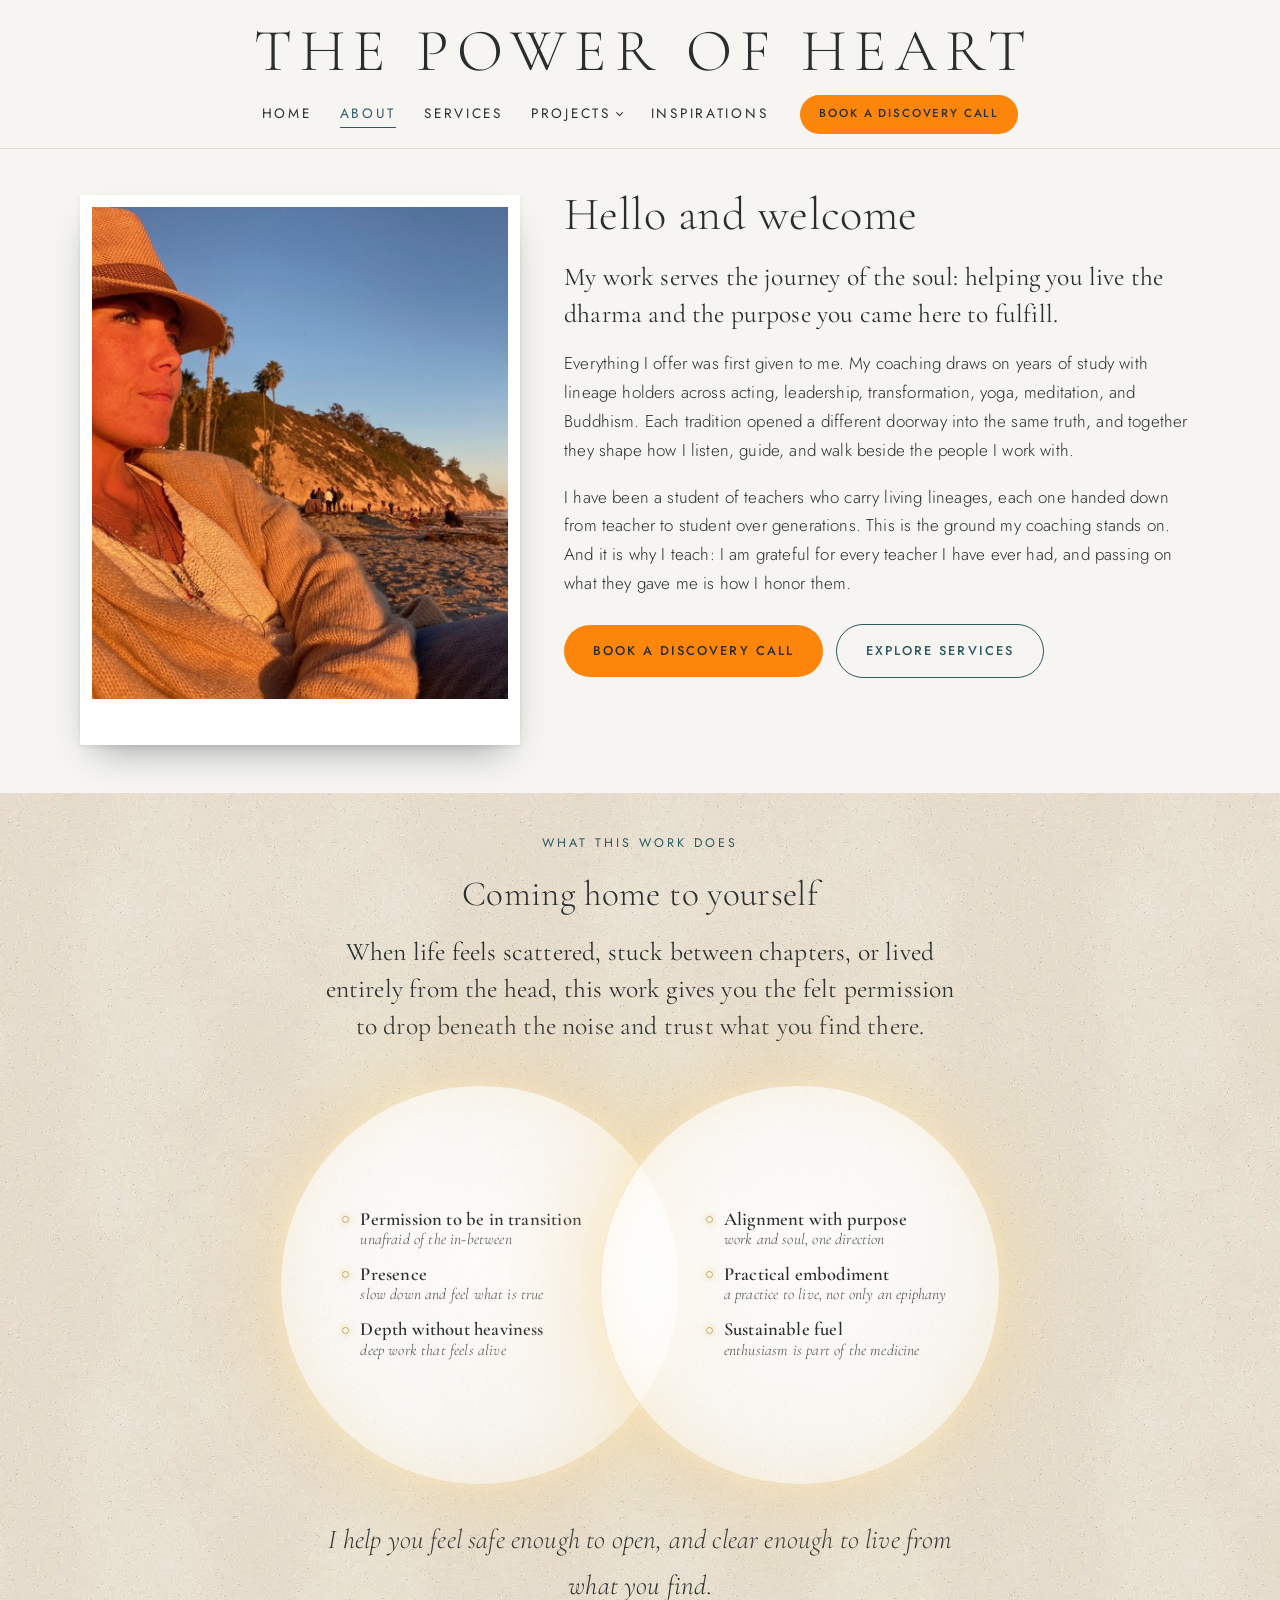
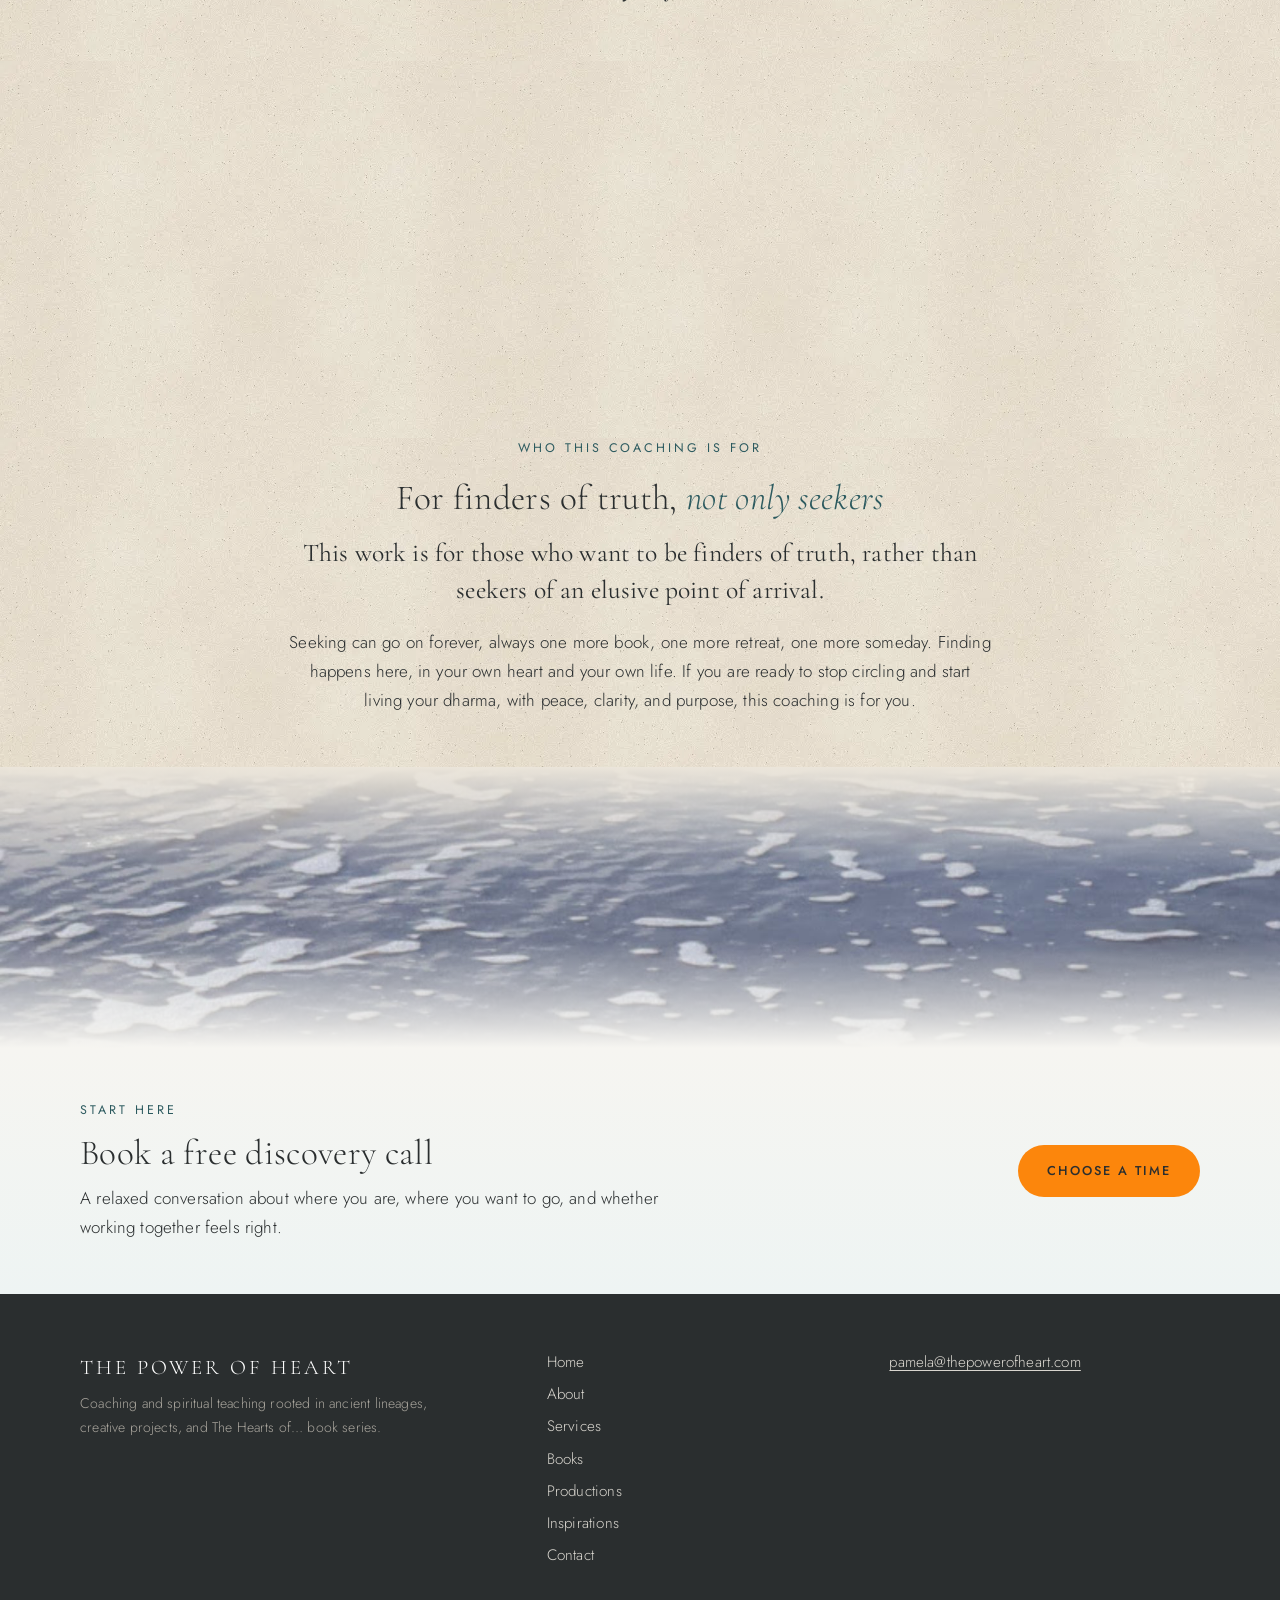
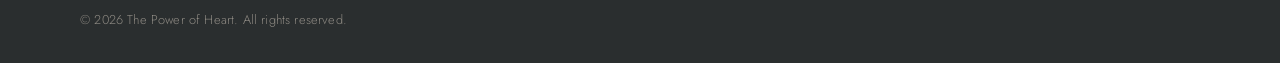
==== commit d62176a6: "About: close remaining gaps, center 'Who this coaching is for' Co-Authored-By: Claude Opus 5.5 <nore" ====
--- a/about.html
+++ b/about.html
@@ -18,7 +18,7 @@
 <link rel="preconnect" href="https://fonts.googleapis.com">
 <link rel="preconnect" href="https://fonts.gstatic.com" crossorigin>
 <link rel="stylesheet" href="https://fonts.googleapis.com/css2?family=Cormorant+Garamond:ital,wght@0,300;0,400;0,500;0,600;1,300;1,400&family=Jost:wght@300;400;500&display=swap">
-<link rel="stylesheet" href="styles.css?v=a5e6d669">
+<link rel="stylesheet" href="styles.css?v=f276e43e">
 </head>
 <body>
 <header id="site-header">
--- a/styles.css
+++ b/styles.css
@@ -991,3 +991,11 @@
   width: 7px; height: 7px; border-radius: 50%; border: 1px solid rgba(190, 146, 64, 0.8);
   box-shadow: 0 0 6px rgba(240, 200, 120, 0.7);
 }
+
+/* About: close remaining gaps (2026-11-27) */
+main:has(.about-hero) .page-hero { padding-bottom: clamp(1.25rem, 3vw, 2rem); }
+main:has(.about-hero) #what-this-work-does { padding-top: clamp(1.75rem, 3.5vw, 2.5rem); }
+main:has(.about-hero) .section-sand + .section-sand { padding-top: 0; }
+#what-this-work-does .orbs { margin-top: 0.5rem; margin-bottom: 0; }
+main:has(.about-hero) .split { grid-template-columns: 1fr; max-width: 46rem; margin-inline: auto; text-align: center; gap: 1rem; }
+main:has(.about-hero) .split .stack { align-items: center; }
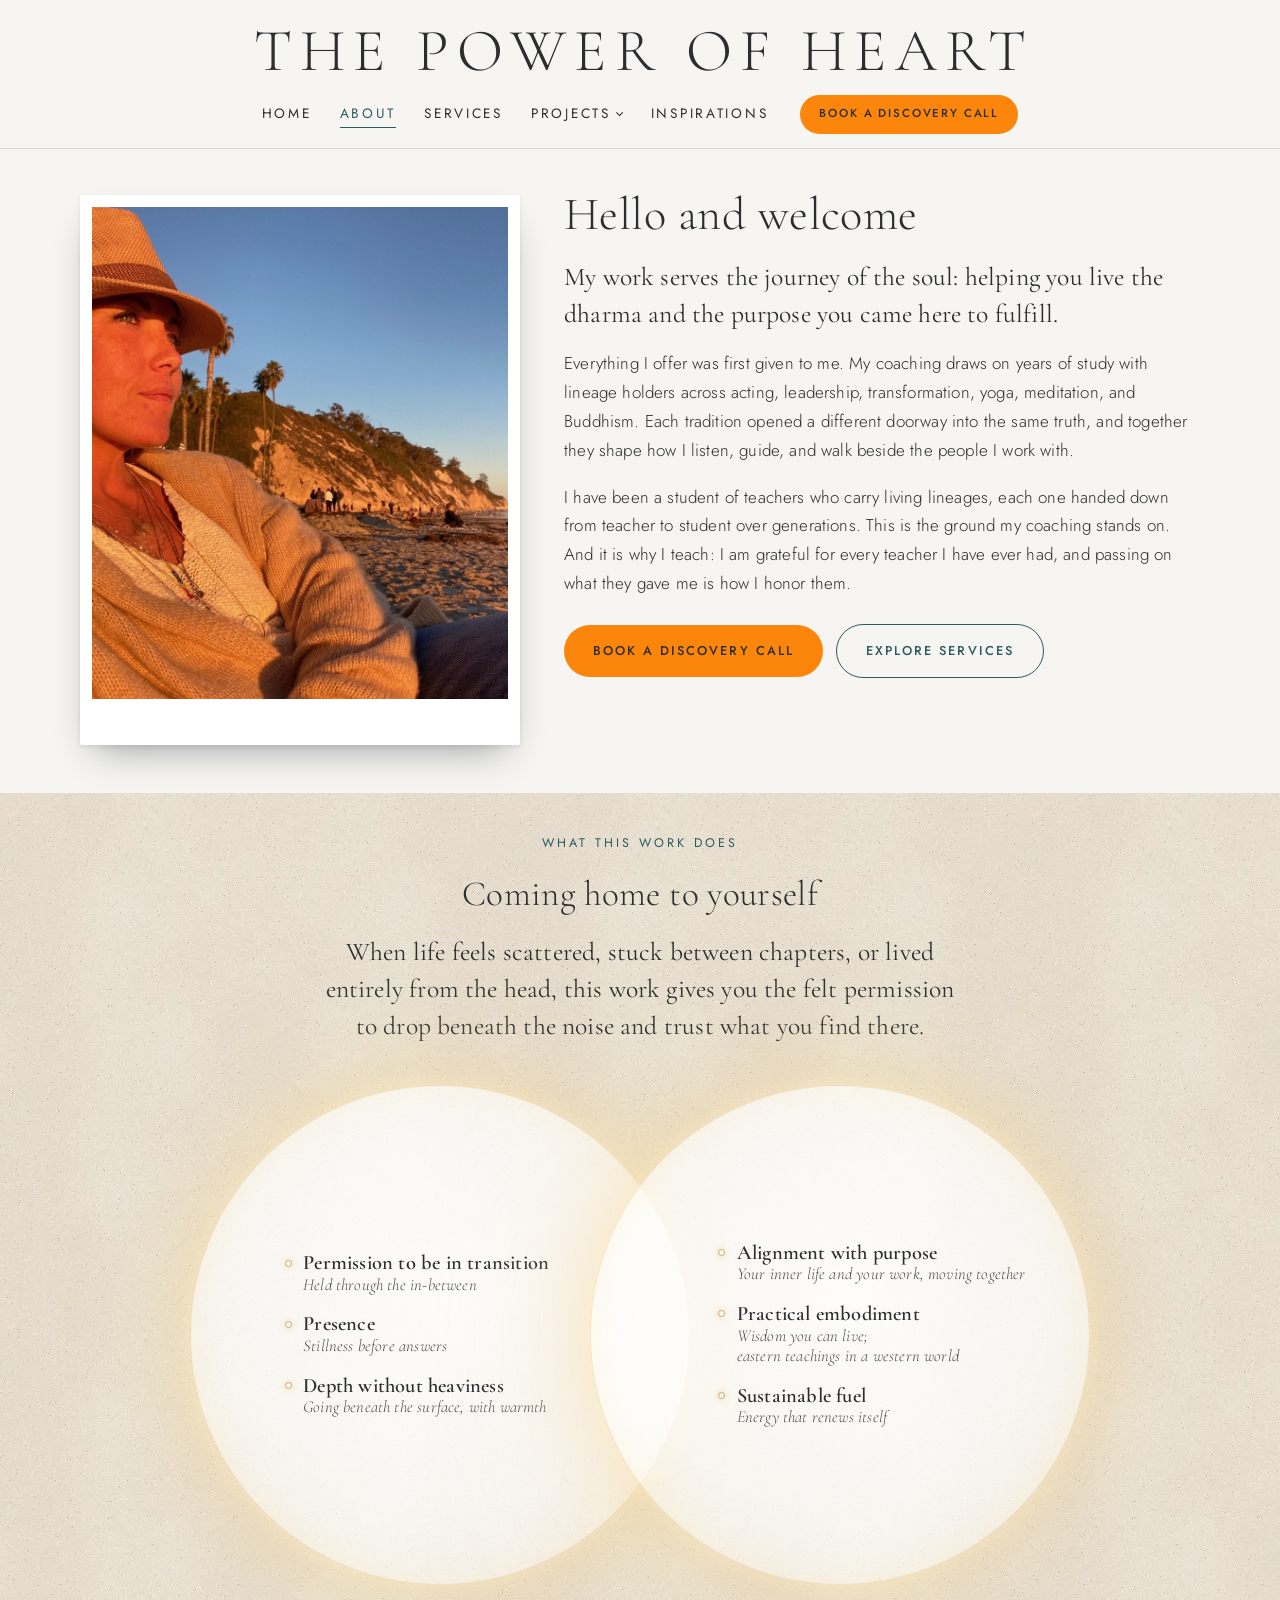
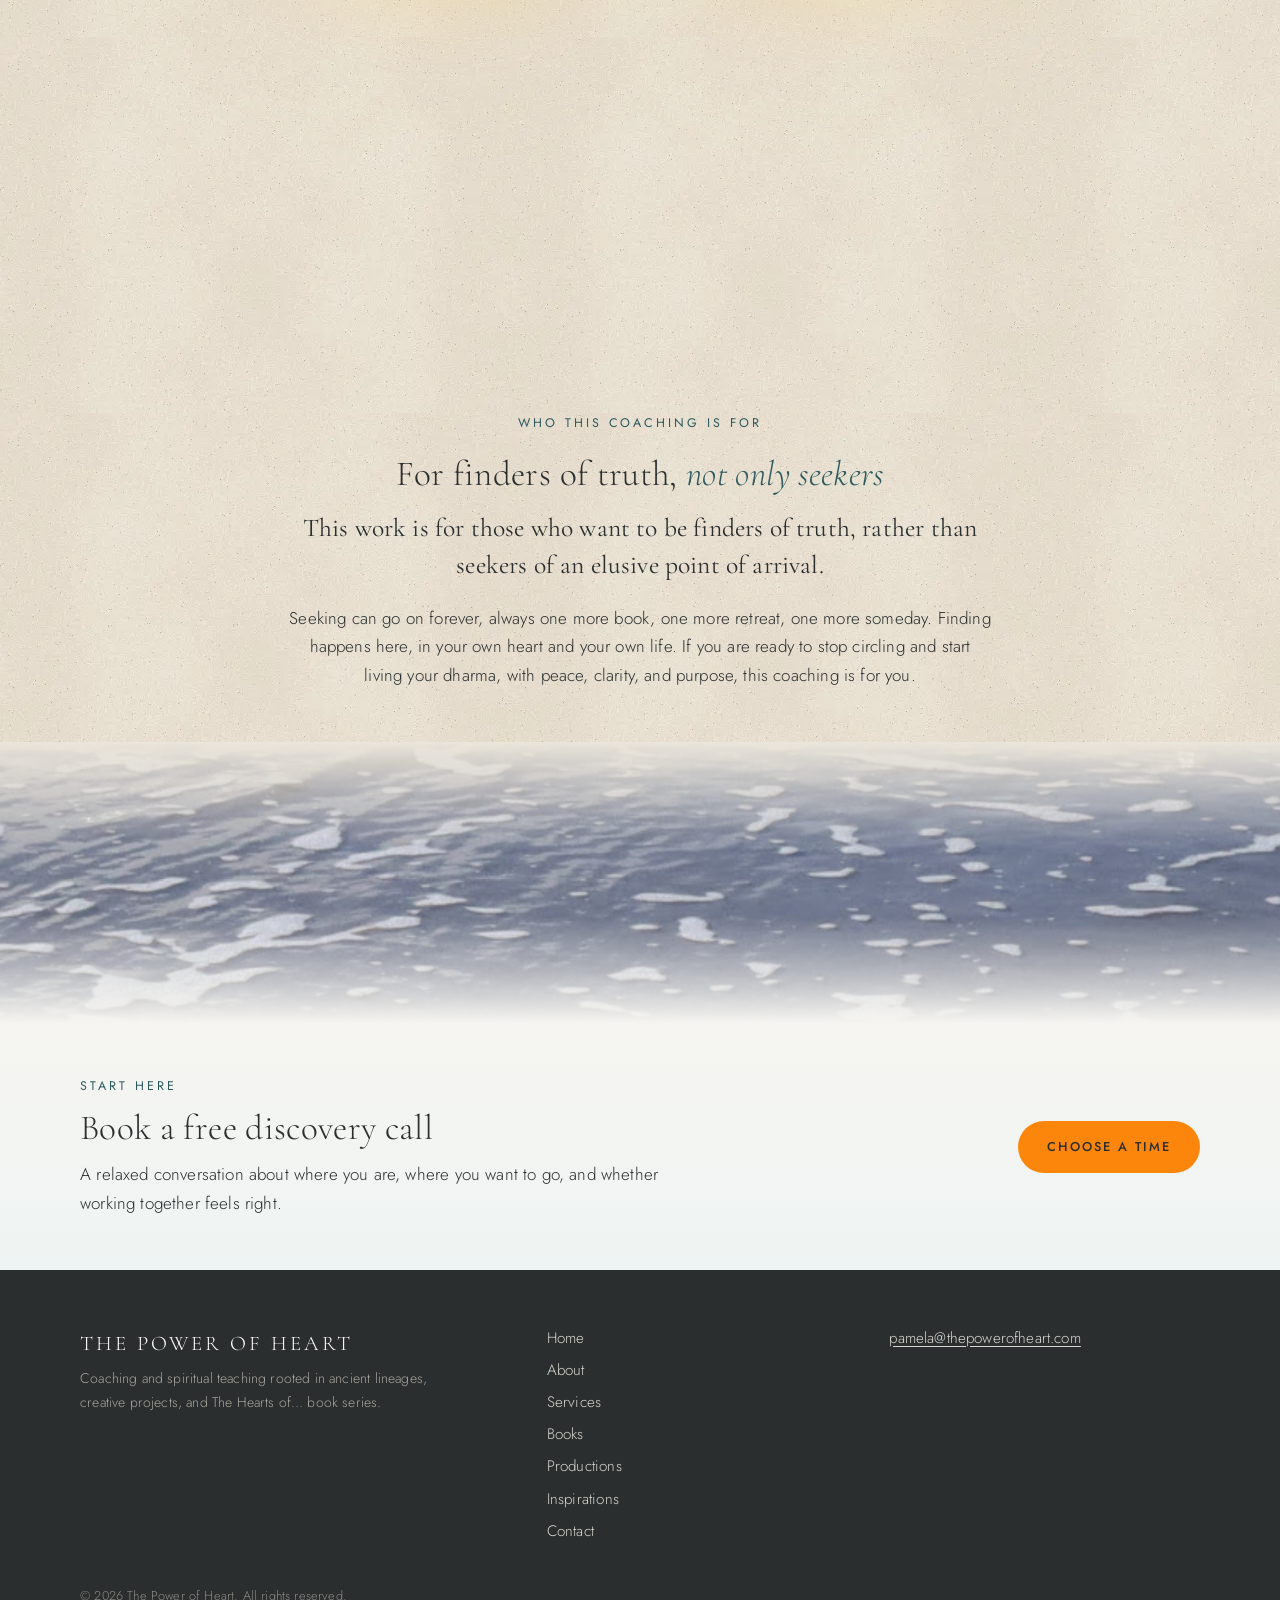
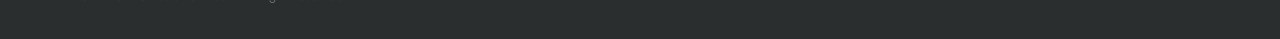
==== commit c4b172c2: "About: bigger circles with Pamela's new phrases; remove closing line Co-Authored-By: Claude Opus 5.5" ====
--- a/about.html
+++ b/about.html
@@ -18,7 +18,7 @@
 <link rel="preconnect" href="https://fonts.googleapis.com">
 <link rel="preconnect" href="https://fonts.gstatic.com" crossorigin>
 <link rel="stylesheet" href="https://fonts.googleapis.com/css2?family=Cormorant+Garamond:ital,wght@0,300;0,400;0,500;0,600;1,300;1,400&family=Jost:wght@300;400;500&display=swap">
-<link rel="stylesheet" href="styles.css?v=f276e43e">
+<link rel="stylesheet" href="styles.css?v=2da211ab">
 </head>
 <body>
 <header id="site-header">
@@ -64,20 +64,19 @@
     <div class="orbs" aria-label="What this work brings">
       <div class="orb">
         <ul>
-          <li><span class="t">Permission to be in transition</span><span class="d">unafraid of the in&#8209;between</span></li>
-          <li><span class="t">Presence</span><span class="d">slow down and feel what is true</span></li>
-          <li><span class="t">Depth without heaviness</span><span class="d">deep work that feels alive</span></li>
+          <li><span class="t">Permission to be in transition</span><span class="d">Held through the in&#8209;between</span></li>
+          <li><span class="t">Presence</span><span class="d">Stillness before answers</span></li>
+          <li><span class="t">Depth without heaviness</span><span class="d">Going beneath the surface, with warmth</span></li>
         </ul>
       </div>
       <div class="orb">
         <ul>
-          <li><span class="t">Alignment with purpose</span><span class="d">work and soul, one direction</span></li>
-          <li><span class="t">Practical embodiment</span><span class="d">a practice to live, not only an epiphany</span></li>
-          <li><span class="t">Sustainable fuel</span><span class="d">enthusiasm is part of the medicine</span></li>
+          <li><span class="t">Alignment with purpose</span><span class="d">Your inner life and your work, moving together</span></li>
+          <li><span class="t">Practical embodiment</span><span class="d">Wisdom you can live;<br>eastern teachings in a western world</span></li>
+          <li><span class="t">Sustainable fuel</span><span class="d">Energy that renews itself</span></li>
         </ul>
       </div>
     </div>
-    <p class="impact-line">I help you feel safe enough to open, and clear enough to live from what you find.</p>
   </div>
 </section>
 <section class="section section-sand">
--- a/styles.css
+++ b/styles.css
@@ -999,3 +999,10 @@
 #what-this-work-does .orbs { margin-top: 0.5rem; margin-bottom: 0; }
 main:has(.about-hero) .split { grid-template-columns: 1fr; max-width: 46rem; margin-inline: auto; text-align: center; gap: 1rem; }
 main:has(.about-hero) .split .stack { align-items: center; }
+/* Circles bigger, longer phrases (2026-11-27) */
+.orbs { --d: clamp(340px, 40vw, 500px); }
+.orb .t { font-size: clamp(1.15rem, 1.6vw, 1.38rem); }
+.orb .d { font-size: clamp(1rem, 1.3vw, 1.15rem); }
+.orb ul { gap: 1.05rem; width: auto; }
+@media (max-width: 640px) { .orbs { --d: min(94vw, 380px); } .orb ul { gap: 0.75rem; } }
+.orb .d { text-wrap: balance; }
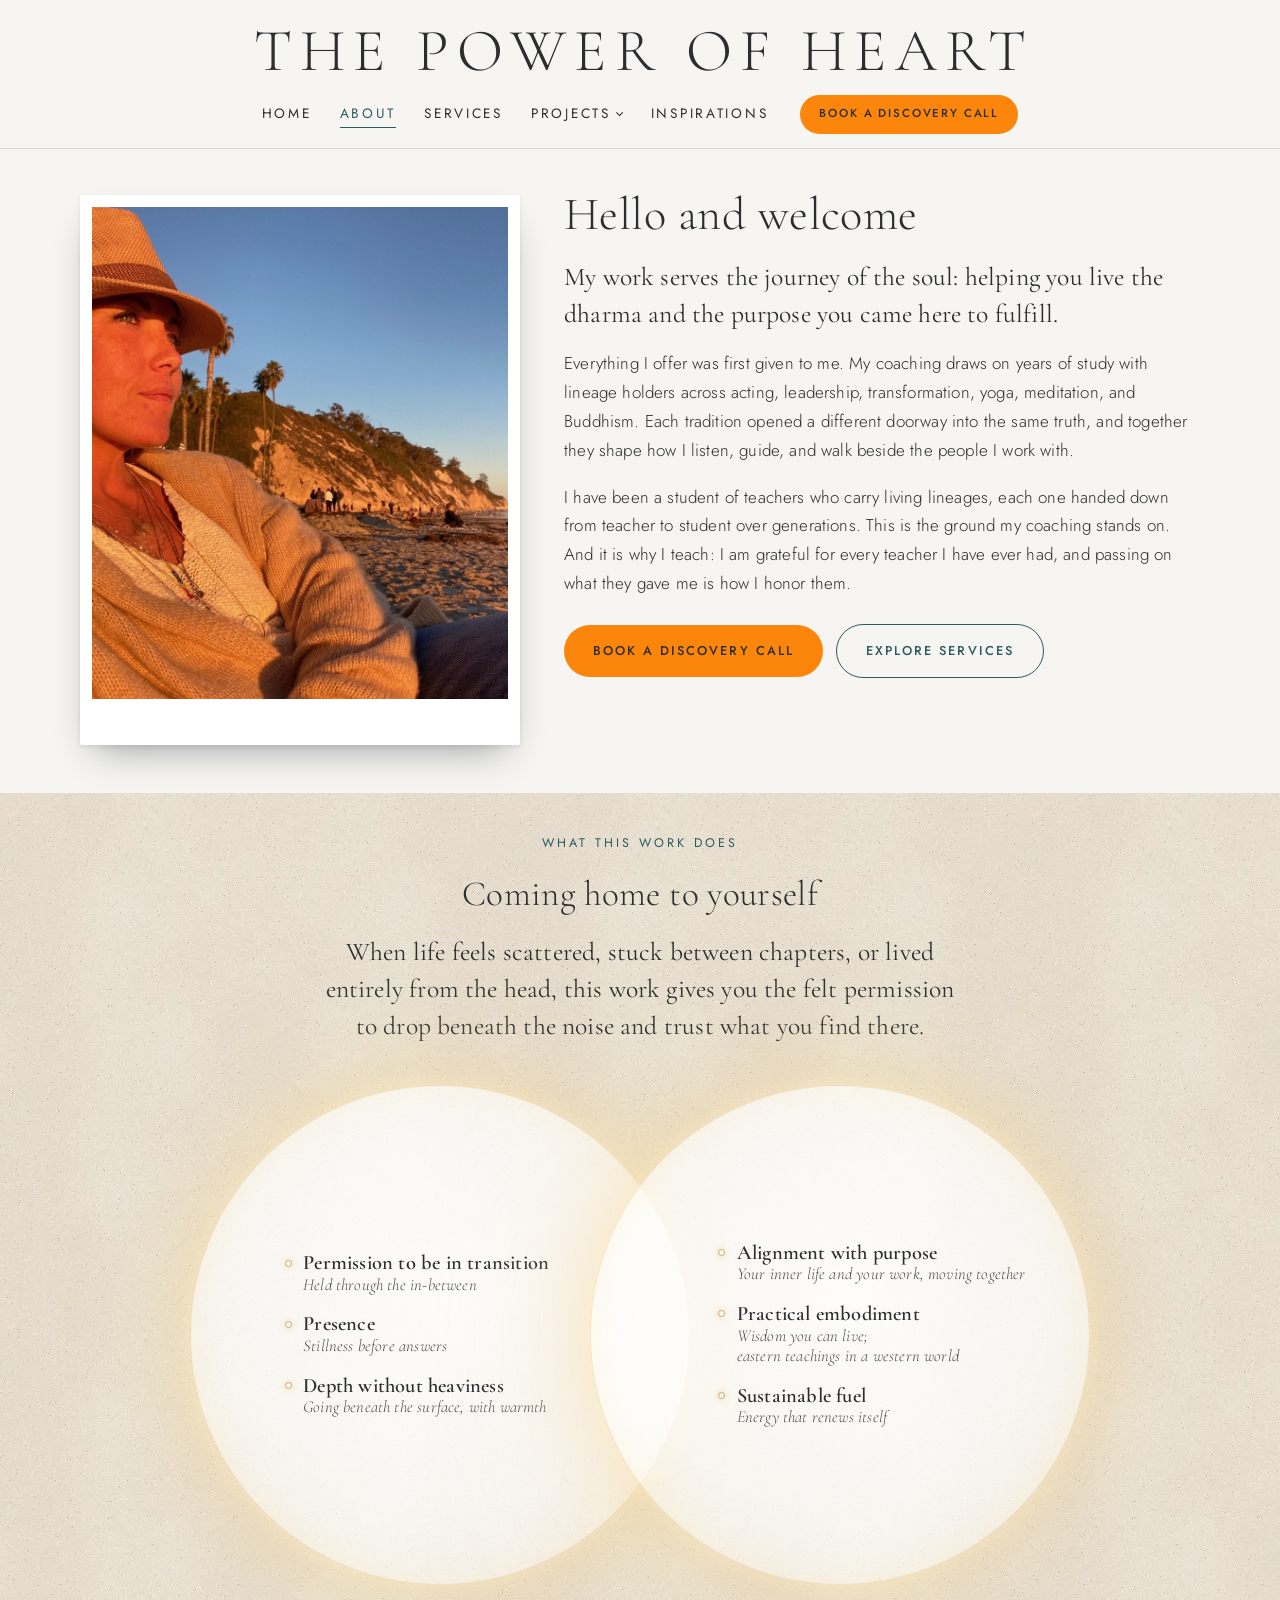
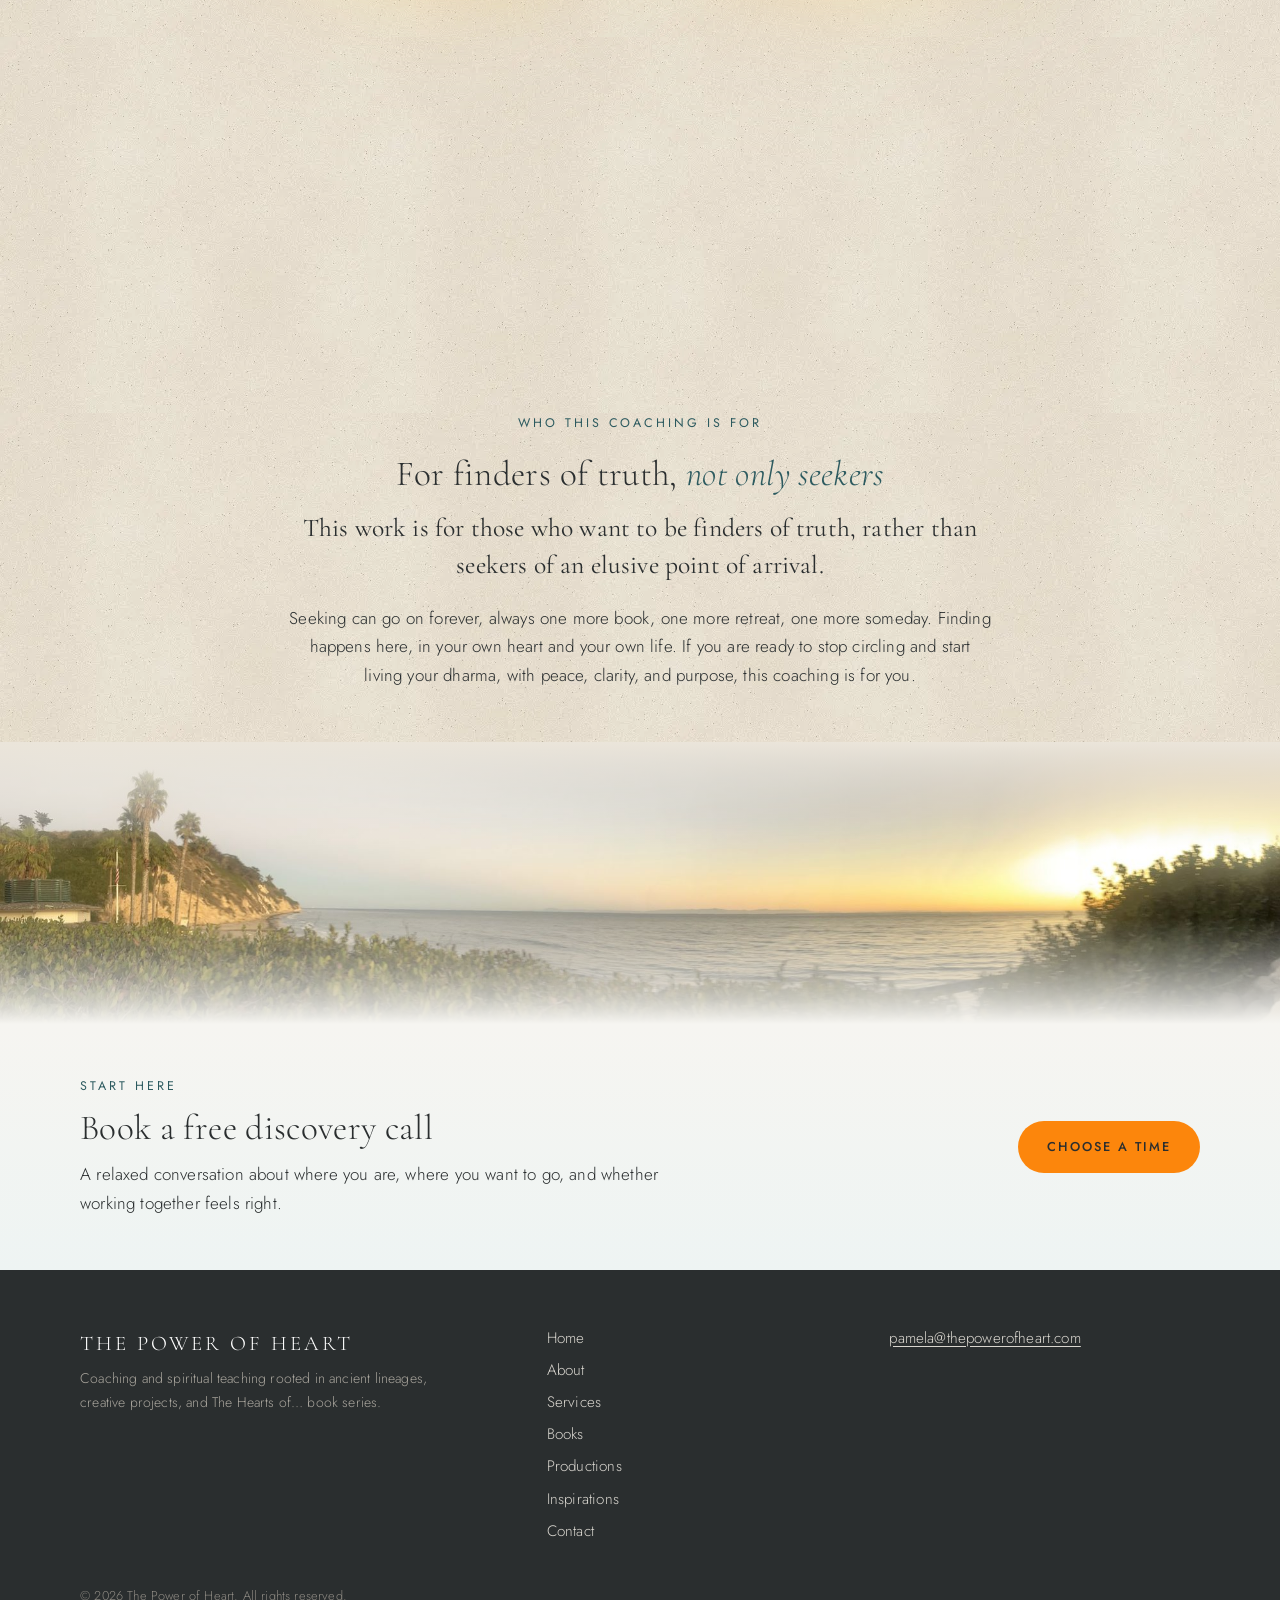
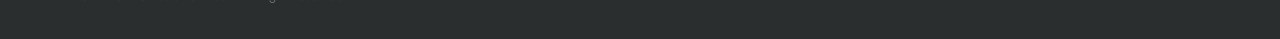
==== commit 440b2473: "About: Hendry's beach landscape at the bottom instead of the sea-foam image Co-Authored-By: Claude O" ====
--- a/about.html
+++ b/about.html
@@ -99,8 +99,9 @@
     </div>
   </div>
 </section>
-<figure class="band" style="--photo: url('images/sea-foam.jpg')">
+<figure class="band" style="--photo: url('images/hendrys-beach.jpg')">
 </figure>
+
 <section class="section section-tide">
   <div class="wrap cta">
     <div>
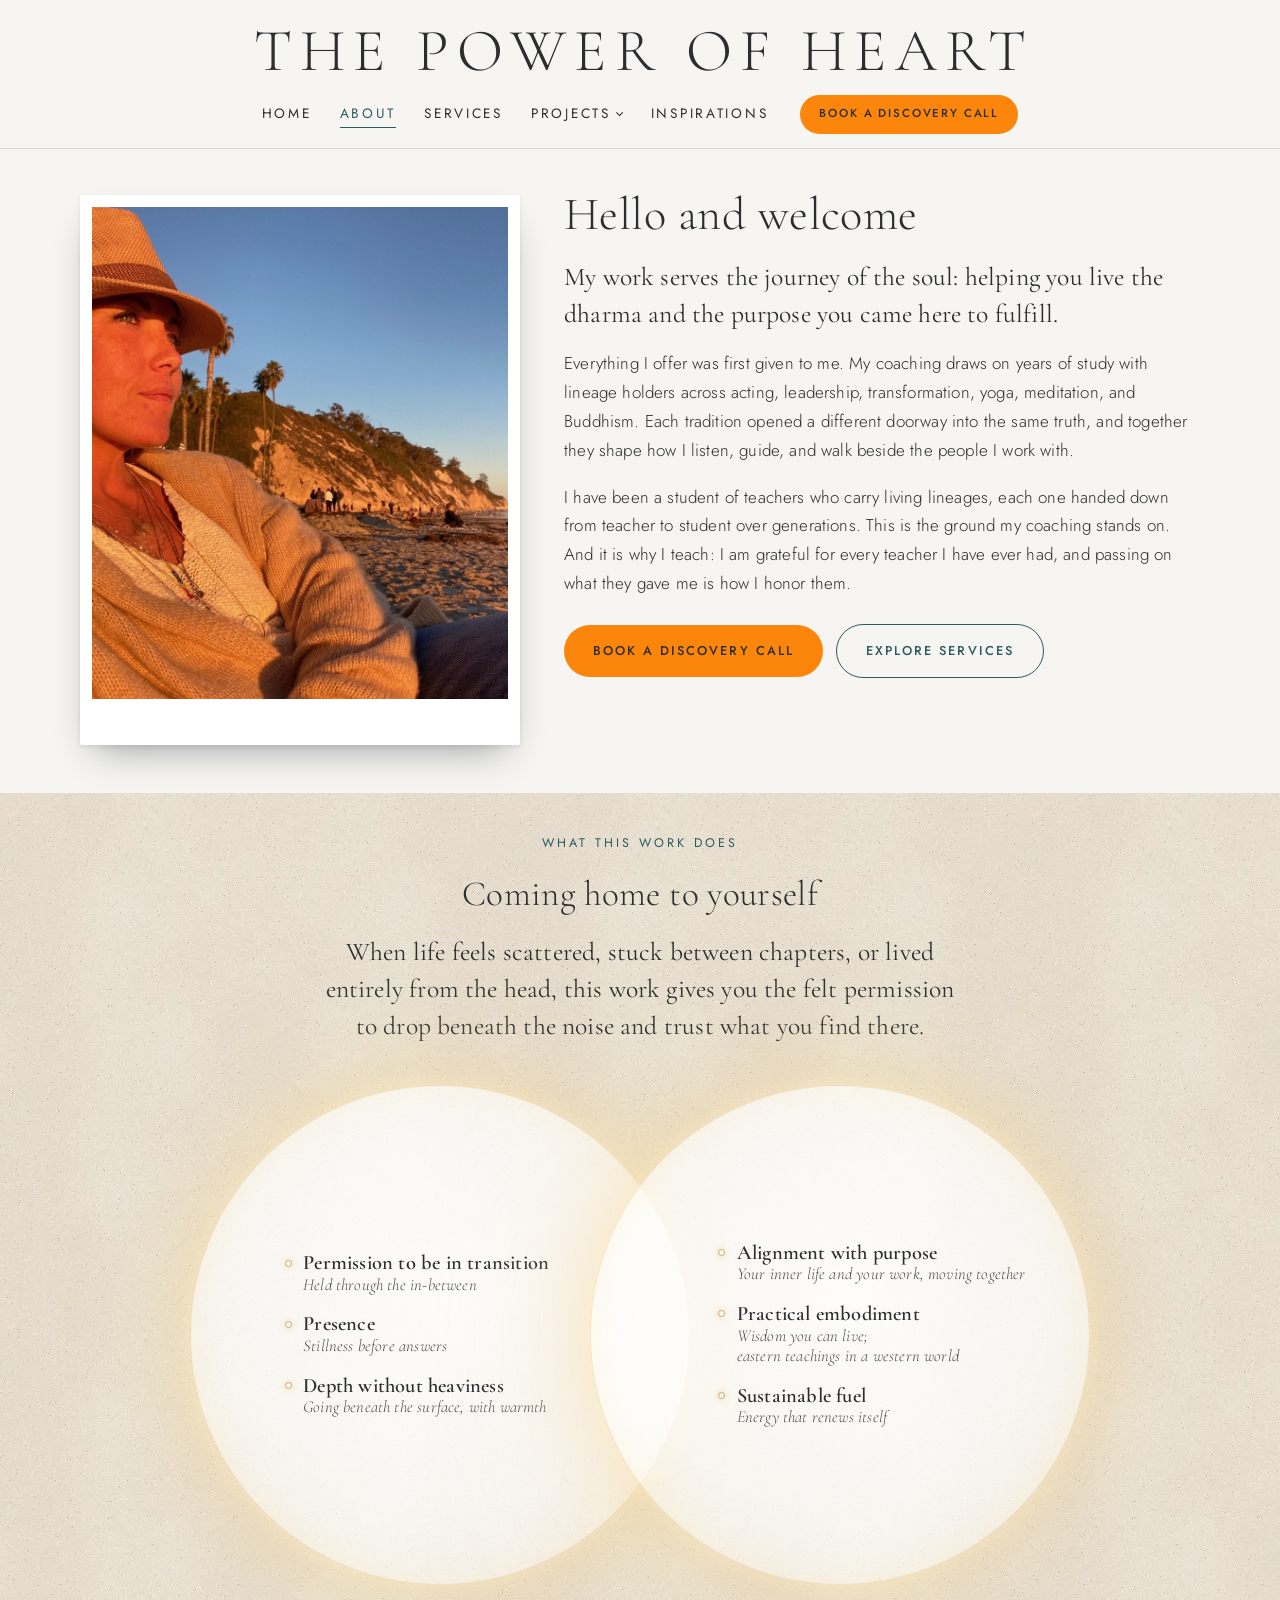
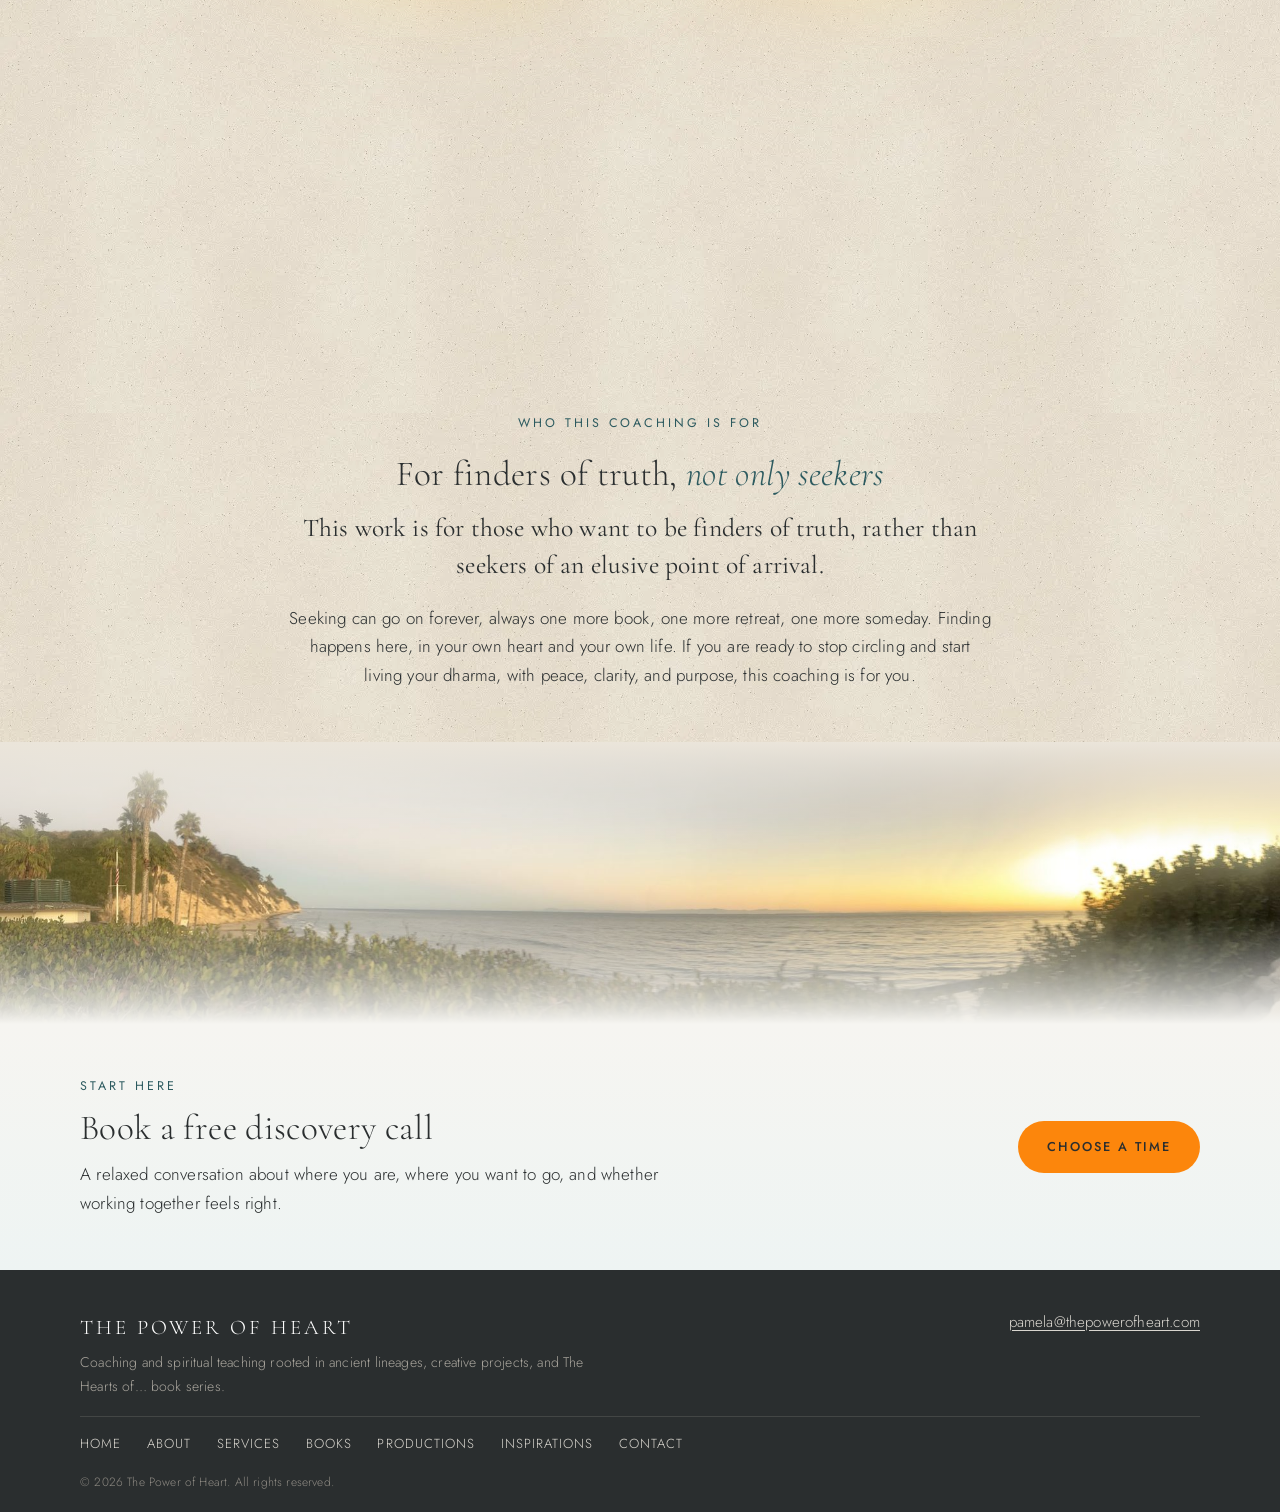
==== commit 56961174: "Footer: compact layout with links in one row Co-Authored-By: Claude Opus 5.5 <noreply@anthropic.com>" ====
--- a/about.html
+++ b/about.html
@@ -18,7 +18,7 @@
 <link rel="preconnect" href="https://fonts.googleapis.com">
 <link rel="preconnect" href="https://fonts.gstatic.com" crossorigin>
 <link rel="stylesheet" href="https://fonts.googleapis.com/css2?family=Cormorant+Garamond:ital,wght@0,300;0,400;0,500;0,600;1,300;1,400&family=Jost:wght@300;400;500&display=swap">
-<link rel="stylesheet" href="styles.css?v=2da211ab">
+<link rel="stylesheet" href="styles.css?v=0c0e5517">
 </head>
 <body>
 <header id="site-header">
--- a/styles.css
+++ b/styles.css
@@ -1006,3 +1006,19 @@
 .orb ul { gap: 1.05rem; width: auto; }
 @media (max-width: 640px) { .orbs { --d: min(94vw, 380px); } .orb ul { gap: 0.75rem; } }
 .orb .d { text-wrap: balance; }
+
+/* Footer: compact layout (2026-11-28) */
+#site-footer { padding-block: clamp(1.75rem, 3.5vw, 2.5rem) 1.25rem; }
+.footer-inner { display: grid; grid-template-columns: 1fr auto; grid-template-areas: "brand contact" "links links"; gap: 1.1rem 2.5rem; align-items: start; }
+.footer-inner > div:first-child { grid-area: brand; }
+.footer-links { grid-area: links; flex-direction: row; flex-wrap: wrap; gap: 0.5rem 1.6rem; padding-top: 1rem; border-top: 1px solid rgba(217, 214, 207, 0.14); }
+.footer-links a { font-size: 0.82rem; letter-spacing: 0.08em; text-transform: uppercase; }
+.footer-contact { grid-area: contact; text-align: right; gap: 0.25rem; }
+.footer-contact .footer-social:empty { display: none; }
+.footer-tag { max-width: 34rem; }
+.footer-copy { margin-top: 1rem; padding-top: 0; border-top: 0; font-size: 0.75rem; }
+@media (max-width: 700px) {
+  .footer-inner { grid-template-columns: 1fr; grid-template-areas: "brand" "contact" "links"; gap: 0.75rem; }
+  .footer-contact { text-align: left; }
+  .footer-links { gap: 0.45rem 1.1rem; }
+}
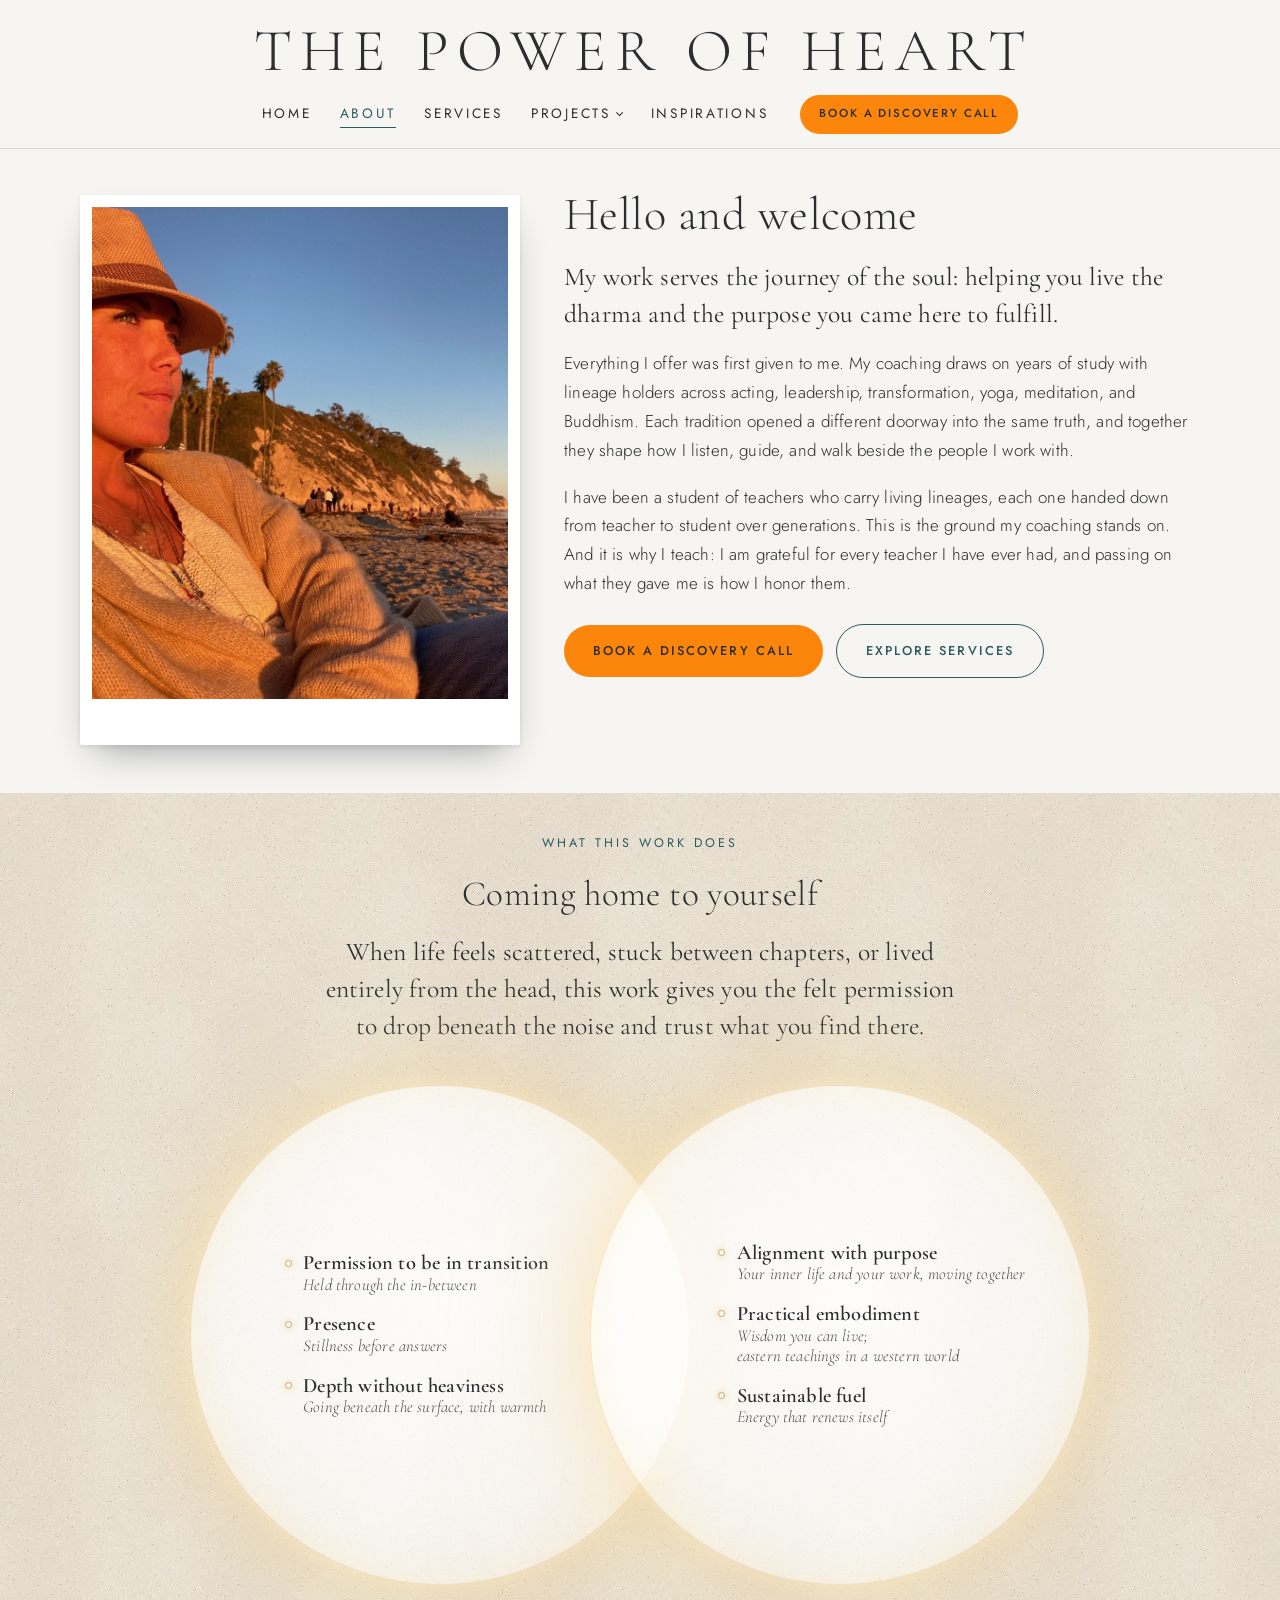
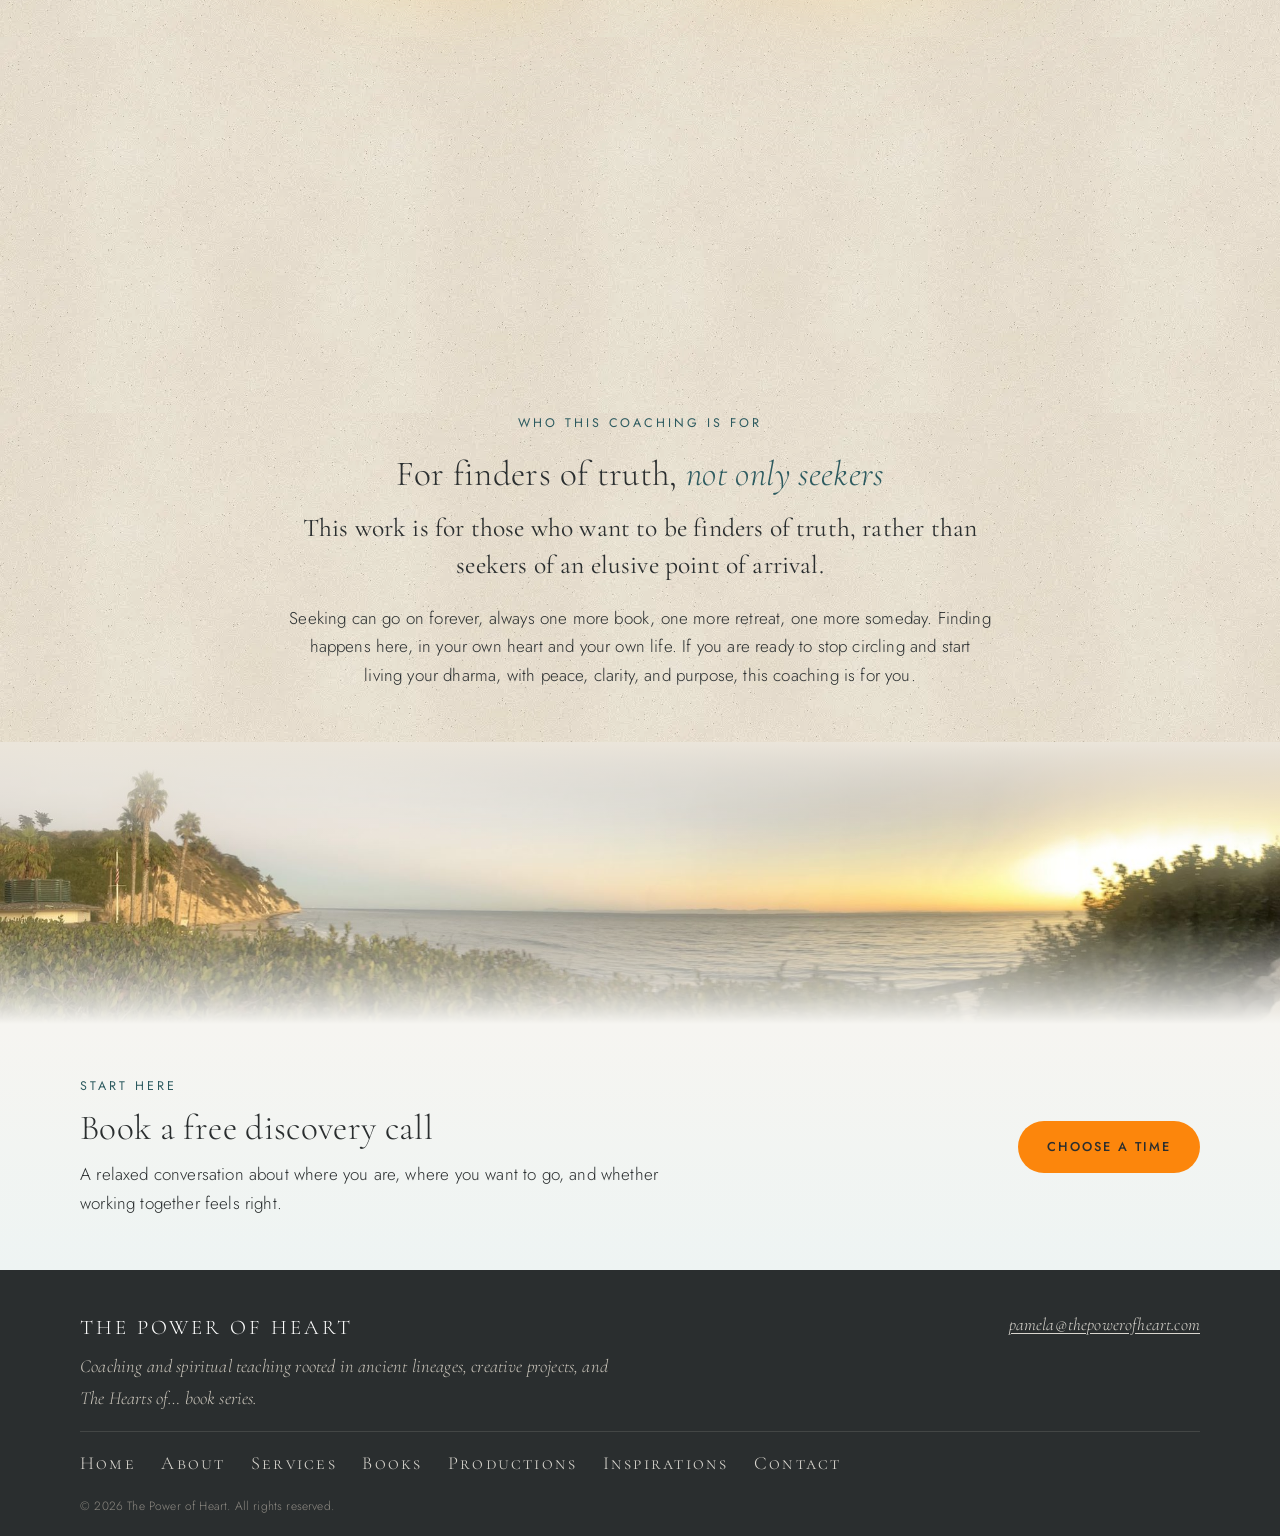
==== commit 794bc2e1: "Footer: Cormorant italic description and email, small-caps links Co-Authored-By: Claude Opus 5.5 <no" ====
--- a/about.html
+++ b/about.html
@@ -18,7 +18,7 @@
 <link rel="preconnect" href="https://fonts.googleapis.com">
 <link rel="preconnect" href="https://fonts.gstatic.com" crossorigin>
 <link rel="stylesheet" href="https://fonts.googleapis.com/css2?family=Cormorant+Garamond:ital,wght@0,300;0,400;0,500;0,600;1,300;1,400&family=Jost:wght@300;400;500&display=swap">
-<link rel="stylesheet" href="styles.css?v=0c0e5517">
+<link rel="stylesheet" href="styles.css?v=8d7a7d3a">
 </head>
 <body>
 <header id="site-header">
--- a/styles.css
+++ b/styles.css
@@ -1022,3 +1022,8 @@
   .footer-contact { text-align: left; }
   .footer-links { gap: 0.45rem 1.1rem; }
 }
+
+/* Footer fonts: option A chosen by Pamela (2026-11-28) */
+.footer-tag { font-family: "Cormorant Garamond", serif; font-style: italic; font-size: 1.15rem; color: #c9c4ba; }
+.footer-links a { font-family: "Cormorant Garamond", serif; text-transform: none; font-variant: small-caps; font-size: 1.15rem; letter-spacing: 0.12em; }
+.footer-contact a { font-family: "Cormorant Garamond", serif; font-style: italic; font-size: 1.1rem; }
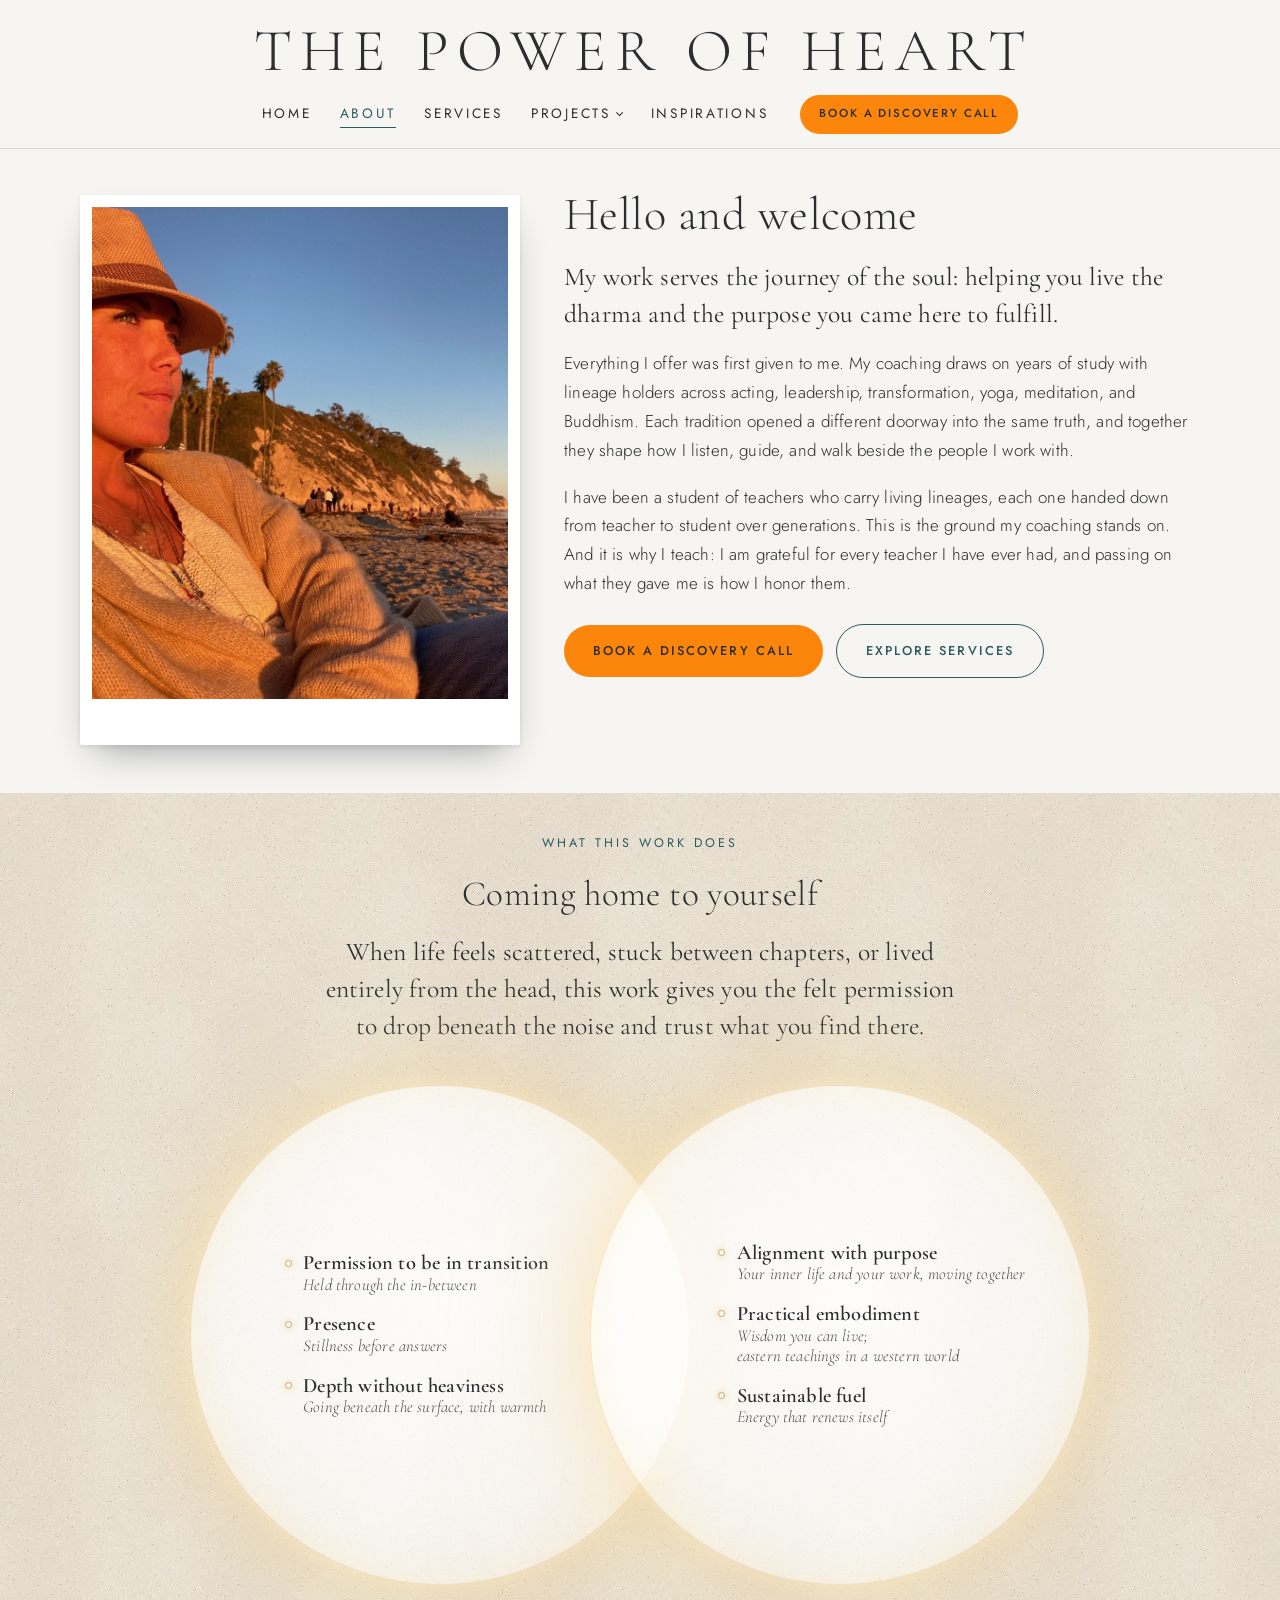
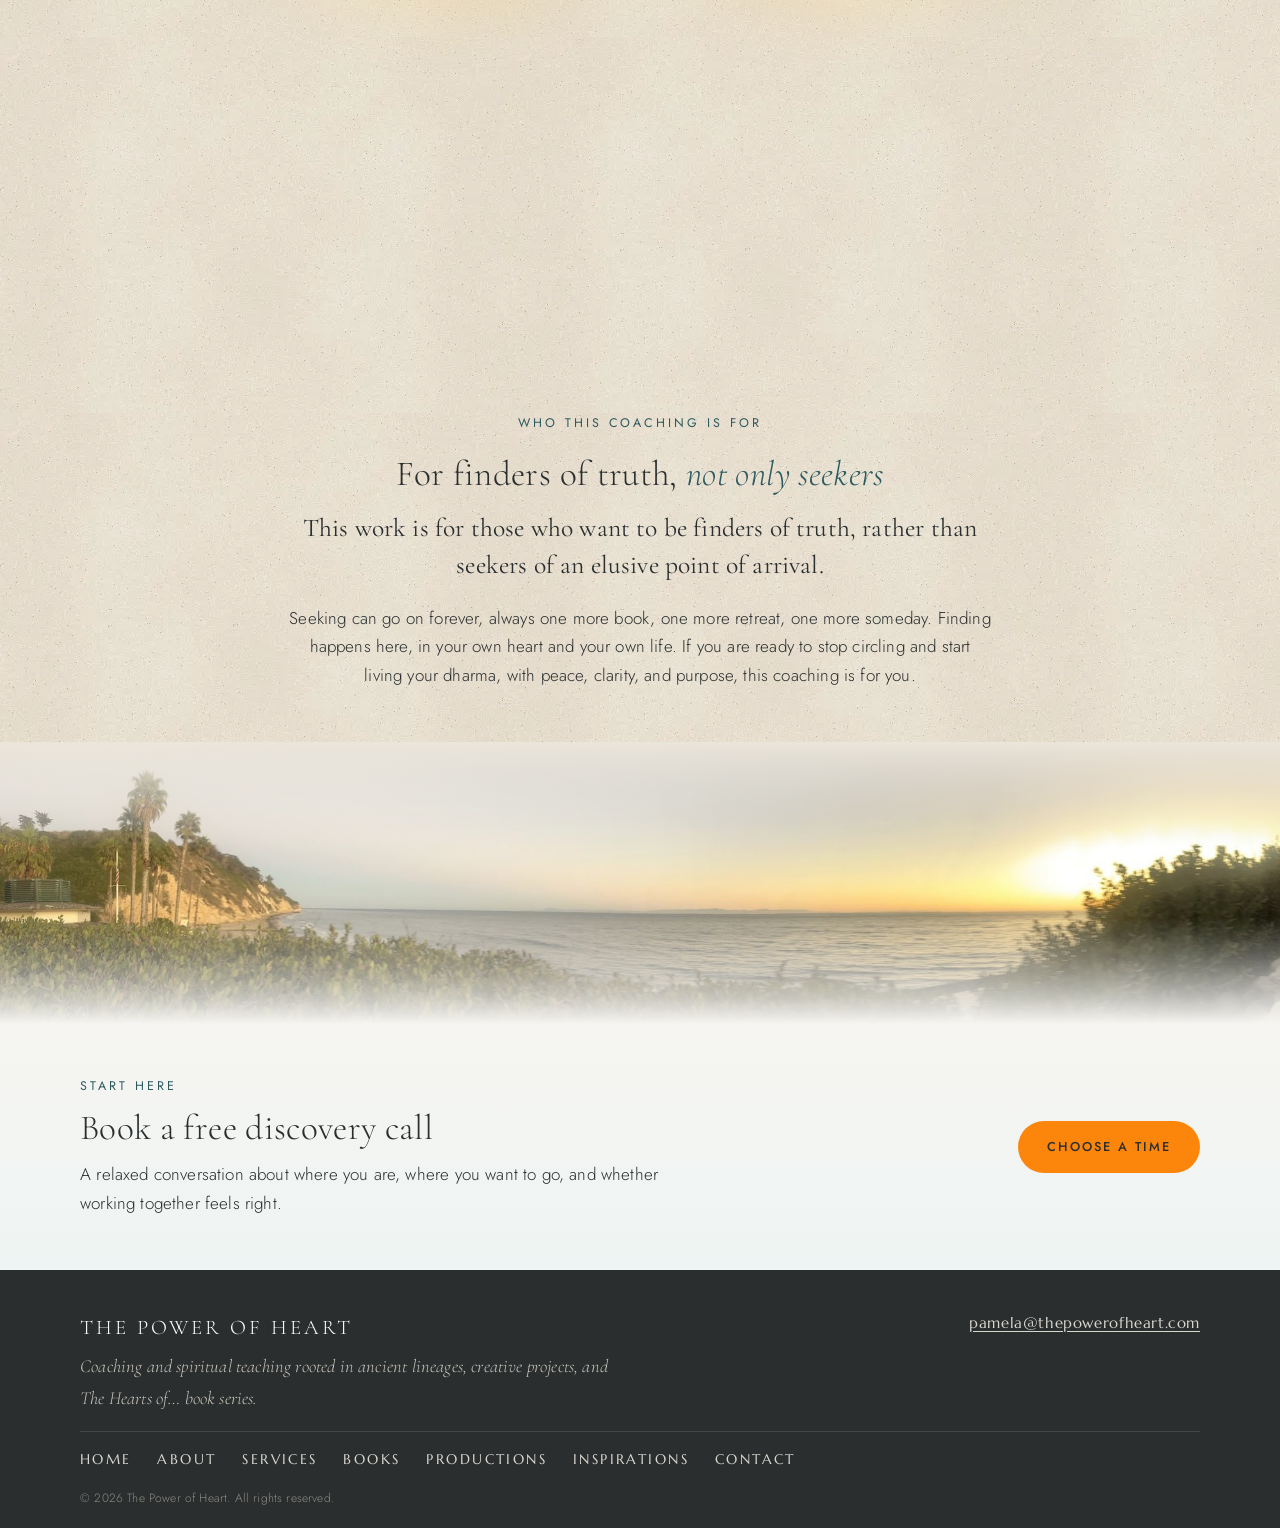
==== commit 6295619b: "Footer: switch links and email to Marcellus (option C) Co-Authored-By: Claude Opus 5.5 <noreply@anth" ====
--- a/about.html
+++ b/about.html
@@ -17,8 +17,8 @@
 <meta name="claude:viewport-fit-sides" content="cover">
 <link rel="preconnect" href="https://fonts.googleapis.com">
 <link rel="preconnect" href="https://fonts.gstatic.com" crossorigin>
-<link rel="stylesheet" href="https://fonts.googleapis.com/css2?family=Cormorant+Garamond:ital,wght@0,300;0,400;0,500;0,600;1,300;1,400&family=Jost:wght@300;400;500&display=swap">
-<link rel="stylesheet" href="styles.css?v=8d7a7d3a">
+<link rel="stylesheet" href="https://fonts.googleapis.com/css2?family=Cormorant+Garamond:ital,wght@0,300;0,400;0,500;0,600;1,300;1,400&family=Jost:wght@300;400;500&family=Marcellus&display=swap">
+<link rel="stylesheet" href="styles.css?v=65bc310c">
 </head>
 <body>
 <header id="site-header">
--- a/styles.css
+++ b/styles.css
@@ -1027,3 +1027,6 @@
 .footer-tag { font-family: "Cormorant Garamond", serif; font-style: italic; font-size: 1.15rem; color: #c9c4ba; }
 .footer-links a { font-family: "Cormorant Garamond", serif; text-transform: none; font-variant: small-caps; font-size: 1.15rem; letter-spacing: 0.12em; }
 .footer-contact a { font-family: "Cormorant Garamond", serif; font-style: italic; font-size: 1.1rem; }
+/* Footer fonts: Pamela switched to option C (2026-11-28) */
+.footer-links a { font-family: "Marcellus", serif; font-variant: normal; text-transform: uppercase; font-size: 0.85rem; letter-spacing: 0.18em; }
+.footer-contact a { font-family: "Marcellus", serif; font-style: normal; font-size: 0.95rem; letter-spacing: 0.04em; }
